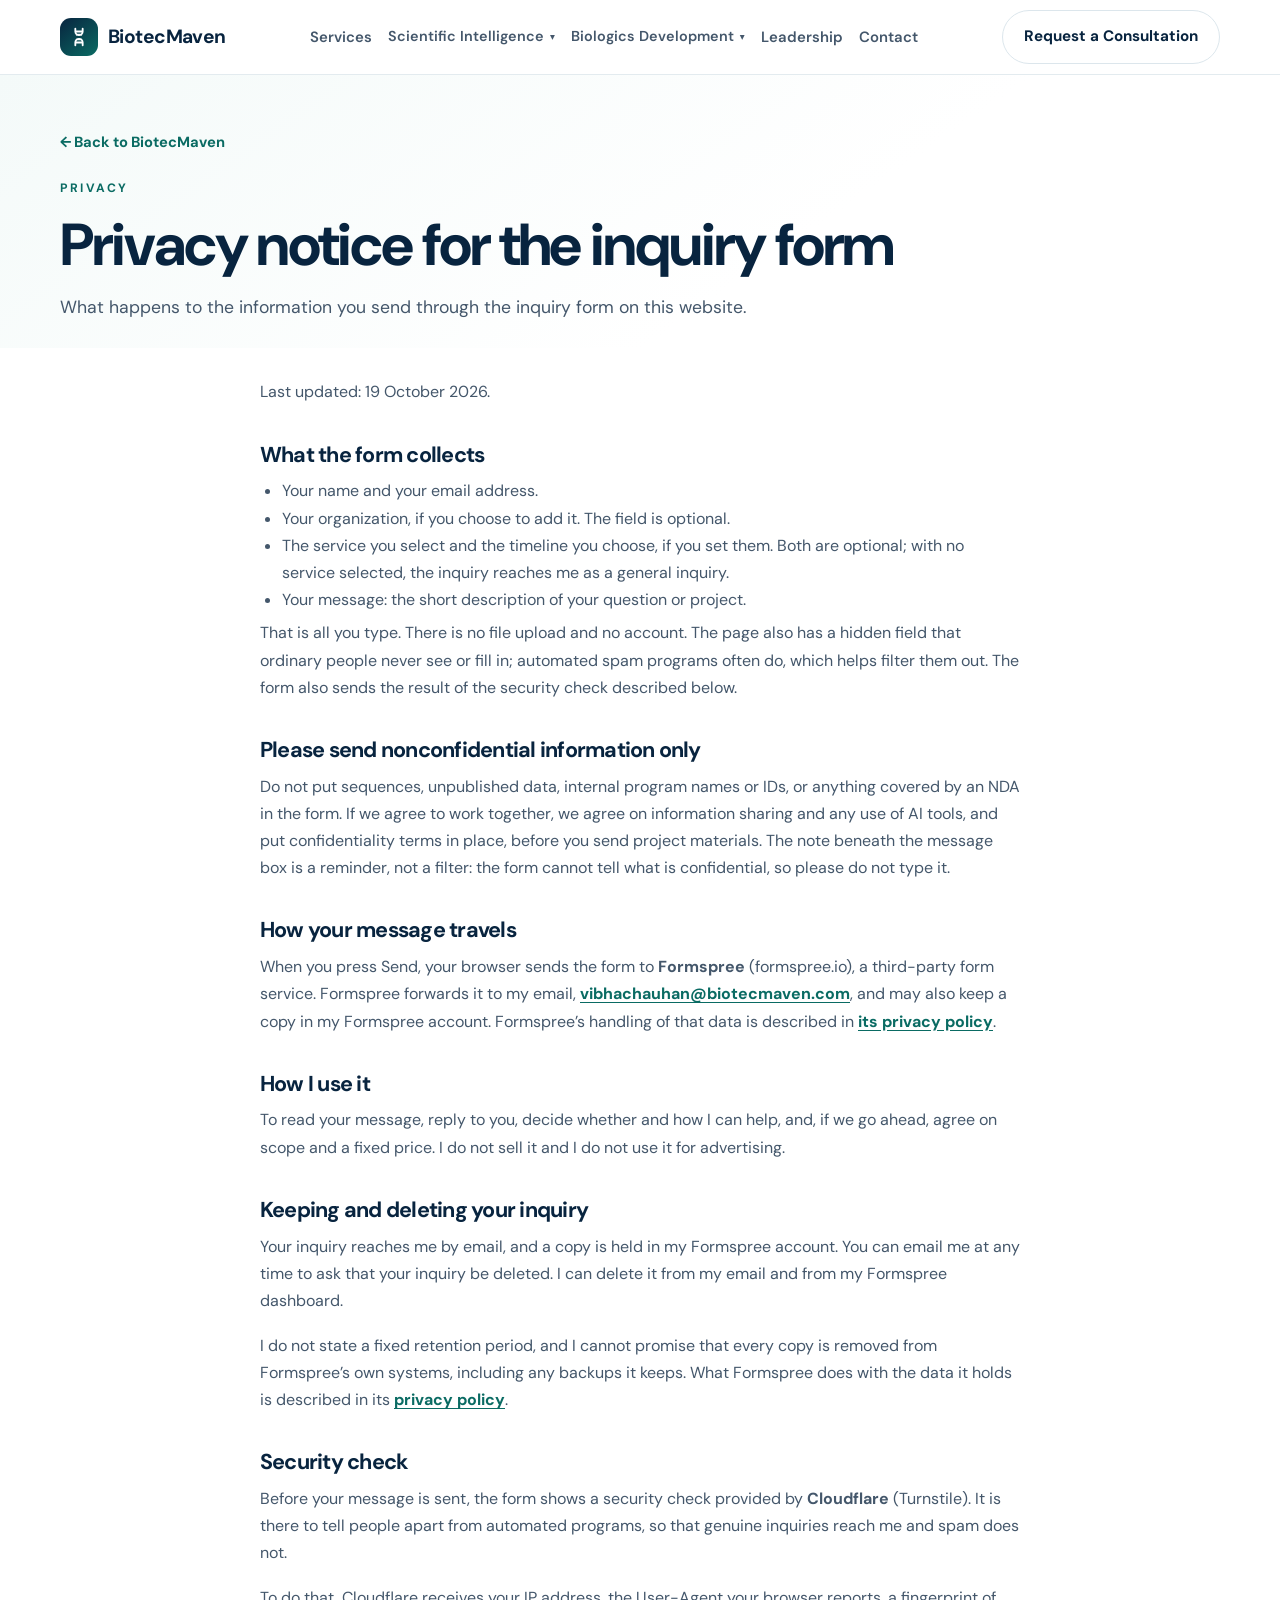
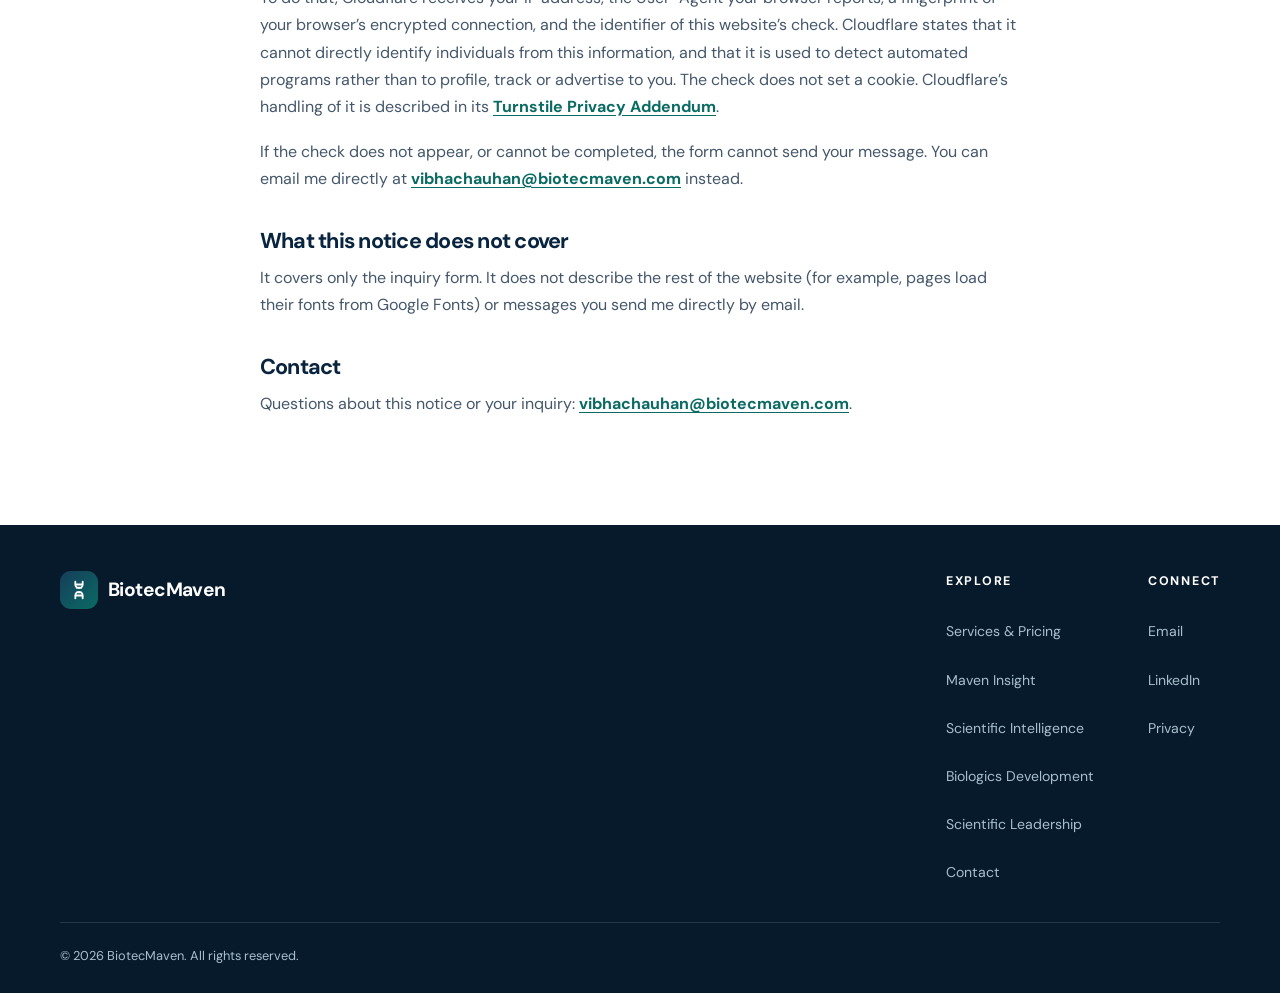
==== privacy.html @ 898c44a4 "BiotecMaven Phase 2 website release Homepage: service overview and two service areas, seven services" ====
<!DOCTYPE html>
<html lang="en">
<head>
  <meta charset="UTF-8" />
  <meta name="viewport" content="width=device-width, initial-scale=1" />
  <title>Privacy notice | BiotecMaven</title>
  <meta name="description" content="What the BiotecMaven inquiry form collects, how it is sent, and how to ask for your inquiry to be deleted." />
  <meta name="theme-color" content="#08243f" />
  <meta property="og:site_name" content="BiotecMaven" />
  <meta property="og:type" content="website" />
  <meta property="og:title" content="Privacy notice | BiotecMaven" />
  <meta property="og:description" content="What the BiotecMaven inquiry form collects, how it is sent, and how to ask for your inquiry to be deleted." />
  <meta property="og:url" content="https://biotecmaven.com/privacy.html" />
  <meta property="og:image" content="https://biotecmaven.com/assets/og-cover.png" />
  <meta property="og:image:width" content="1200" />
  <meta property="og:image:height" content="630" />
  <meta property="og:image:alt" content="BiotecMaven — from scientific question to clear next step." />
  <meta name="twitter:card" content="summary_large_image" />
  <meta name="twitter:image" content="https://biotecmaven.com/assets/og-cover.png" />
  <link rel="preconnect" href="https://fonts.googleapis.com" />
  <link rel="preconnect" href="https://fonts.gstatic.com" crossorigin />
  <link href="https://fonts.googleapis.com/css2?family=DM+Sans:wght@400;500;600;700&family=Fraunces:opsz,wght@9..144,600&display=swap" rel="stylesheet" />
  <link rel="stylesheet" href="assets/tokens.css" />
<style>
    :root{--navy:#08243f;--navy-2:#0d3658;--ink:#102235;--teal:#0e8f86;--warm-line:#e8dfd2;--teal-bright:#26b8a9;--mint:#e8f5f2;--paper:#faf7f2;--muted:#526579;--line:#dce6ec;--white:#fff;--max:1160px;--shadow:0 18px 50px -24px rgba(8,36,63,.36)}
    *{box-sizing:border-box}html{scroll-behavior:smooth;scroll-padding-top:76px}body{margin:0;color:var(--ink);font-family:"DM Sans",system-ui,sans-serif;font-size:16px;line-height:1.65;background:var(--white);-webkit-font-smoothing:antialiased}h1,h2,h3{margin:0;color:var(--navy);line-height:1.1;letter-spacing:-.035em}h1{font-size:clamp(2.55rem,6vw,5.2rem);max-width:12ch}h2{font-size:clamp(2rem,4vw,3.25rem)}h3{font-size:1.35rem}p{margin:0 0 1.1rem;color:var(--muted)}a{color:inherit;text-decoration:none}.wrap{width:min(var(--max),100% - 48px);margin:auto}.eyebrow{display:block;margin-bottom:14px;color:var(--teal);font-size:.76rem;font-weight:700;letter-spacing:.18em;text-transform:uppercase}.btn{display:inline-flex;align-items:center;justify-content:center;gap:9px;border-radius:999px;padding:13px 21px;border:1px solid transparent;font-weight:700;font-size:.95rem;transition:.2s ease}.btn-primary{background:var(--teal);color:#fff;box-shadow:0 10px 24px -12px rgba(14,143,134,.8)}.btn-primary:hover{background:#0a766f;transform:translateY(-2px)}.btn-outline{border-color:var(--line);color:var(--navy);background:#fff}.btn-outline:hover{border-color:var(--teal);color:var(--teal)}.btn-light{background:#fff;color:var(--navy)}.btn-light:hover{transform:translateY(-2px)}
    header{position:sticky;top:0;z-index:20;background:rgba(255,255,255,.9);backdrop-filter:blur(14px);border-bottom:1px solid rgba(220,230,236,.8)}.nav{height:74px;display:flex;align-items:center;justify-content:space-between;gap:24px}.brand{display:flex;align-items:center;gap:10px;color:var(--navy);font-weight:700;letter-spacing:-.03em;font-size:1.2rem}.logo{width:38px;height:38px;border-radius:11px;display:grid;place-items:center;color:#fff;background:linear-gradient(140deg,var(--navy),var(--teal))}.logo svg{width:22px}.nav-links{display:flex;align-items:center;gap:23px}.nav-links a{font-size:.9rem;color:var(--muted);font-weight:600}.nav-links a:hover{color:var(--navy)}.menu{display:none;border:0;background:none;color:var(--navy);font-size:1.7rem;cursor:pointer}.nav-cta{display:flex;align-items:center;gap:12px}
    footer{padding:46px 0 27px;background:#071a2c;color:#a9bfcd}.footer-top{display:flex;justify-content:space-between;gap:30px;flex-wrap:wrap;padding-bottom:29px;border-bottom:1px solid rgba(255,255,255,.12)}footer .brand{color:#fff}footer .logo{background:linear-gradient(135deg,#163d5b,var(--teal))}.footer-copy{max-width:350px;font-size:.9rem}.footer-links{display:flex;gap:52px}.footer-links h4{margin:0 0 12px;color:#fff;font-size:.78rem;letter-spacing:.14em;text-transform:uppercase}.footer-links a{display:block;margin:8px 0;font-size:.88rem}.footer-bottom{display:flex;justify-content:space-between;gap:16px;flex-wrap:wrap;padding-top:22px;font-size:.8rem}
    @media(max-width:940px){.nav-links{display:none;position:absolute;top:74px;left:0;right:0;padding:14px 24px 20px;background:#fff;border-bottom:1px solid var(--line);box-shadow:var(--shadow)}.nav-links.open{display:grid;gap:0}.nav-links a{padding:11px 0;border-bottom:1px solid var(--line)}.menu{display:block}.nav-cta .btn-outline{display:none}.hero-grid,.about,.execution,.contact,.modern-grid{grid-template-columns:1fr;gap:42px}.hero-panel{max-width:620px}.doors{grid-template-columns:1fr}.models{grid-template-columns:1fr 1fr}.expert{grid-template-columns:1fr}.initials{width:190px;height:190px;font-size:3.4rem}}
    @media(max-width:560px){.wrap{width:min(var(--max),100% - 32px)}section{padding:68px 0}.hero{padding:67px 0 60px}.hero h1{font-size:2.7rem}.proof{gap:15px}.proof strong{font-size:1.25rem}.band .wrap{align-items:flex-start}.band p{font-size:.95rem}.models{grid-template-columns:1fr}.footer-links{gap:25px}.footer-bottom{display:block}.footer-bottom span{display:block;margin-top:5px}}
    /* ---- Request page ---- */
    .req-hero{padding:54px 0 26px;background:linear-gradient(145deg,#f4faf9 0%,#fff 62%)}
    .req-hero h1{font-size:clamp(2.3rem,4.8vw,3.7rem);max-width:none}
    .req-hero p{max-width:60ch;margin:16px 0 0;font-size:1.1rem}
    .back{display:inline-block;margin-bottom:24px;color:var(--teal);font-weight:700;font-size:.92rem}
    .req{padding:30px 0 90px}
    .req-grid{display:grid;grid-template-columns:minmax(0,1.3fr) minmax(300px,.7fr);gap:48px;align-items:start}
    fieldset{border:0;margin:0 0 36px;padding:0;min-width:0}
    legend{display:flex;align-items:center;gap:12px;padding:0;margin-bottom:16px;color:var(--navy);font-weight:700;font-size:1.2rem;letter-spacing:-.02em}
    legend i{width:30px;height:30px;flex:0 0 auto;border-radius:50%;background:var(--mint);color:var(--teal);display:grid;place-items:center;font-style:normal;font-size:.9rem}
    .pick{display:grid;grid-template-columns:repeat(2,1fr);gap:10px}
    .pick label{display:block;cursor:pointer;position:relative}
    .pick input{position:absolute;opacity:0;pointer-events:none}
    .pick .opt{display:block;height:100%;padding:15px 16px;border:1.5px solid var(--line);border-radius:14px;background:#fff;transition:.15s ease}
    .pick .opt b{display:block;color:var(--navy);font-size:.98rem;line-height:1.25}
    .pick .opt span{display:block;margin-top:5px;color:var(--muted);font-size:.85rem}
    .pick label:hover .opt{border-color:#a9c6c4}
    .pick input:checked+.opt{border-color:var(--teal);background:var(--mint);box-shadow:0 0 0 3px rgba(14,143,134,.14)}
    .pick input:focus-visible+.opt{outline:2px solid var(--navy);outline-offset:2px}
    .field{margin-bottom:20px}
    .field>label{display:block;margin-bottom:5px;color:var(--navy);font-weight:700;font-size:.97rem}
    .field .opt-tag{font-weight:500;color:var(--muted)}
    .field .help{margin:0 0 8px;font-size:.87rem;line-height:1.5}
    input[type=text],input[type=email],textarea{width:100%;font:inherit;font-size:1rem;color:var(--ink);padding:13px 14px;border:1.5px solid #c3d1da;border-radius:12px;background:#fff;transition:.15s ease}
    textarea{min-height:132px;resize:vertical;line-height:1.55}
    input::placeholder,textarea::placeholder{color:#8496a4}
    input:focus,textarea:focus{outline:none;border-color:var(--teal);box-shadow:0 0 0 3px rgba(14,143,134,.16)}
    .count{margin-top:4px;text-align:right;font-size:.8rem;color:var(--muted)}
    .msg{display:none;margin:7px 0 0;font-size:.88rem;line-height:1.45;font-weight:600}
    .field.err input,.field.err textarea{border-color:#b3372f}
    .field.err .msg{display:block;color:#a12d26}
    .field.warn input,.field.warn textarea{border-color:#c47a0c;background:#fffaf0}
    .field.warn .msg{display:block;color:#8a5200}
    .row2{display:grid;grid-template-columns:1fr 1fr;gap:14px}
    .guard{margin:4px 0 4px;padding:20px 22px;border-radius:16px;background:var(--paper);border:1px solid var(--warm-line)}
    .guard h3{margin-bottom:12px;font-size:1.02rem;letter-spacing:-.01em}
    .guard ul{list-style:none;margin:0;padding:0;display:grid;gap:10px}
    .guard li{display:flex;gap:11px;align-items:flex-start;color:var(--muted);font-size:.92rem;line-height:1.5}
    .guard li:before{flex:0 0 auto;width:20px;height:20px;border-radius:50%;display:grid;place-items:center;font-size:.8rem;font-weight:700;margin-top:1px}
    .guard .yes:before{content:"\2713";background:var(--mint);color:var(--teal)}
    .guard .no:before{content:"\00d7";background:#fbe8e6;color:#a12d26;font-size:1rem}
    .guard li strong{color:var(--navy)}
    .guard p{margin:14px 0 0;padding-top:12px;border-top:1px solid var(--warm-line);font-size:.88rem}
    .guard a,.req-next a{color:var(--teal);font-weight:700}
    .consent{display:flex;gap:13px;align-items:flex-start;margin:6px 0 20px;padding:16px 18px;border:1.5px solid var(--line);border-radius:14px;cursor:pointer;color:var(--navy);font-size:.95rem;line-height:1.5}
    .consent input{flex:0 0 auto;width:20px;height:20px;margin:2px 0 0;accent-color:var(--teal)}
    .consent.err{border-color:#b3372f}
    .send{width:100%;padding:16px 22px;font-size:1.02rem;cursor:pointer}
    .send-note{margin:10px 0 0;text-align:center;font-size:.86rem}
    .send-note a{color:var(--teal);font-weight:700;text-decoration:underline;text-underline-offset:3px}
    .req-next{margin-top:38px;padding-top:30px;border-top:1px solid var(--line)}
    .req-next h2{font-size:1.25rem;letter-spacing:-.02em;margin-bottom:16px}
    .req-next ol{list-style:none;margin:0;padding:0;display:grid;gap:14px}
    .req-next li{display:grid;grid-template-columns:32px 1fr;gap:12px;align-items:start}
    .req-next li i{width:28px;height:28px;border-radius:50%;background:var(--mint);color:var(--teal);display:grid;place-items:center;font-style:normal;font-size:.85rem;font-weight:700}
    .req-next li b{display:block;color:var(--navy);font-size:.98rem}
    .req-next li span{color:var(--muted);font-size:.92rem;line-height:1.5}
    .fine{margin-top:22px;font-size:.84rem;line-height:1.55}
    .req-summary{position:sticky;top:96px;padding:28px;border-radius:22px;color:#fff;background:linear-gradient(160deg,var(--navy),#0c5260);box-shadow:var(--shadow)}
    .req-summary .eyebrow{color:var(--teal-bright);margin-bottom:8px}
    .req-summary h2{color:#fff;font-size:1.65rem;margin-bottom:10px}
    .req-summary .q{margin:0 0 18px;font:600 1.04rem/1.4 Fraunces,serif;color:#d4e6ee}
    .sum-more{border-top:1px solid rgba(255,255,255,.16)}
    .sum-more>summary{list-style:none;cursor:pointer;padding:12px 0;font-weight:700;font-size:.9rem;color:#fff}
    .sum-more>summary::-webkit-details-marker{display:none}
    .sum-more>summary:after{content:"+";float:right;color:var(--teal-bright)}
    .sum-more[open]>summary:after{content:"\2212"}
    .sum-more dl{margin:0 0 4px}
    .sum-more dt{margin-top:12px;font-size:.68rem;font-weight:700;letter-spacing:.14em;text-transform:uppercase;color:var(--teal-bright)}
    .sum-more dd{margin:4px 0 0;font-size:.93rem;line-height:1.5;color:#d3e4ec}
    .req-summary .sum-price{margin-top:14px;padding-top:16px;border-top:1px solid rgba(255,255,255,.16)}
    .sum-price small{display:block;font-size:.68rem;font-weight:700;letter-spacing:.14em;text-transform:uppercase;color:var(--teal-bright)}
    .sum-price strong{display:block;margin-top:3px;font-size:1.8rem;letter-spacing:-.035em;color:#fff;line-height:1.15}
    .sum-price strong em{font-style:normal;font-size:.95rem;font-weight:600;letter-spacing:0;color:#d3e4ec}
    .sum-price p{margin:6px 0 0;font-size:.86rem;color:#b9d0dc}
    .sent{display:none;padding:34px;border-radius:22px;background:var(--mint);border:1px solid #bfe0d9}
    .sent h2{font-size:1.9rem;margin-bottom:12px}
    .sent p{color:#3d5a5f}
    .sent .copybox{margin:18px 0;padding:16px 18px;border-radius:12px;background:#fff;border:1px solid #c9e2dc;font:.86rem/1.55 ui-monospace,Consolas,monospace;color:var(--ink);white-space:pre-wrap;overflow-wrap:anywhere}
    .sent .btn{margin-right:8px}
    body.is-sent .sent{display:block}
    body.is-sent #reqForm{display:none}
    .pick-group{margin:18px 0 8px;font-size:.72rem;font-weight:700;letter-spacing:.12em;text-transform:uppercase;color:var(--teal)}
    .pick-group:first-of-type{margin-top:4px}
    .hp{position:absolute;left:-9999px;width:1px;height:1px;overflow:hidden}
    .cfg-note{display:none;margin:0 0 14px;padding:12px 16px;border-radius:12px;background:#fffaf0;border:1px solid #ecd3a4;color:#6b4300!important;font-size:.9rem;line-height:1.5}
    .cfg-note.show{display:block}
    .form-error{display:none;margin:0 0 16px;padding:18px 20px;border-radius:16px;background:#fdf1f0;border:1.5px solid #e3b1ac}
    .form-error.show{display:block}
    .form-error h3{margin:0 0 6px;font-size:1.05rem;color:#8c2620}
    .form-error p{margin:0 0 12px;color:#5a3b38;font-size:.95rem;line-height:1.55}
    .fe-actions{display:flex;flex-wrap:wrap;gap:10px;margin:0 0 12px}
    .fe-actions .btn{padding:11px 18px;font-size:.92rem;cursor:pointer}
    .form-error .copybox{margin:0;padding:14px 16px;border-radius:12px;background:#fff;border:1px solid #ecc9c5;font:.84rem/1.55 ui-monospace,Consolas,monospace;color:var(--ink);white-space:pre-wrap;overflow-wrap:anywhere;max-height:220px;overflow:auto}
    .send[disabled]{opacity:.65;cursor:progress}
    .pick-hint{display:none;margin:0 0 18px;padding:12px 16px;border-radius:12px;background:var(--mint);color:var(--navy)!important;font-weight:600;font-size:.95rem}
    body.no-pick .pick-hint{display:block}
    body.no-pick .stage{opacity:.38;pointer-events:none;user-select:none}
    .scopeline{margin:6px 0 0;font-size:.95rem;color:#d3e4ec}.scopeline b{display:inline;font-size:1.5rem;letter-spacing:-.03em;color:#fff}
    .termline{margin:2px 0 0;font-size:.88rem;font-weight:600;color:#fff}
    .pend{margin:12px 0 0;padding:7px 11px;border-radius:8px;background:#fff1d6;border:1px solid #efc477;color:#7a4a06!important;font-size:.74rem;line-height:1.4;font-weight:700}
    .pend.chosen{background:#e8f5f2;border-color:#b9ded7;color:#0a6f68!important}
    @media(max-width:940px){.req-grid{grid-template-columns:1fr;gap:26px}.req-summary{position:static;order:-1;padding:22px}.pick{grid-template-columns:1fr}.pick .opt{display:flex;justify-content:space-between;align-items:baseline;gap:12px}.pick .opt span{margin:0;text-align:right;white-space:nowrap}}
    @media(max-width:560px){.req-hero{padding:40px 0 18px}.row2{grid-template-columns:1fr}.sent{padding:24px}}

    body.m-review [data-mode="advisory"]{display:none!important}
    body.m-advisory [data-mode="review"]{display:none!important}
    .switch{margin:14px 0 0;font-size:.9rem}.switch a{color:var(--teal);font-weight:700}
    .pick .opt span{font-size:.82rem}

    .prose{max-width:760px}
    .prose h2{margin:38px 0 10px;font-size:1.35rem}
    .prose p,.prose li{color:var(--muted);font-size:1rem;line-height:1.7}
    .prose ul{margin:0 0 6px;padding-left:22px}
    .prose a{color:var(--teal);font-weight:700;text-decoration:underline;text-underline-offset:3px}
    .confirm-flag{background:#fff3cd;border:1.5px dashed #c47a0c;border-radius:10px;padding:12px 16px;color:#5f3d00!important}
  
/* ---- contrast: teal is darkened for text use; artwork keeps its own color ---- */
:root{--teal:#0a6b63;--teal-bright:#1f9d90;--muted:#44576b}
.btn-primary{box-shadow:0 10px 24px -12px rgba(10,107,99,.75)}
.btn-primary:hover{background:#085a53}

/* ---- navigation matches the homepage: same labels, same 1080px break ---- */
.nav{gap:18px}
.nav-links{gap:16px}
.nav-links a{white-space:nowrap;font-size:.93rem}
.footer-links{gap:54px}
.footer-links>div{display:flex;flex-direction:column;gap:9px}
@media(max-width:1180px){.nav-links a{font-size:.88rem}.nav-links{gap:12px}}
@media(max-width:1080px){
  .nav-links{display:none;position:absolute;top:74px;left:0;right:0;padding:10px 24px 18px;
    background:#fff;border-bottom:1px solid var(--line);box-shadow:var(--shadow);z-index:30}
  .nav-links.open{display:grid;gap:0;grid-template-columns:1fr}
  .nav-links a{padding:13px 2px;border-bottom:1px solid var(--line);font-size:1rem;white-space:normal}
  .nav-links a:last-child{border-bottom:0}
  .menu{display:block}
  .nav-cta .btn-outline{display:none}
}
@media(max-width:700px){.footer-links{gap:30px}}

/* ---------- header: category dropdowns ---------- */
.nav-drop{position:relative;display:flex;align-items:center}
.nav-drop-btn{display:inline-flex;align-items:center;gap:6px;border:0;background:none;padding:0;
  font:inherit;font-size:.9rem;font-weight:600;color:var(--muted);cursor:pointer;white-space:nowrap}
.nav-drop-btn:hover,.nav-drop.is-open>.nav-drop-btn{color:var(--navy)}
.nav-drop-btn:focus-visible{outline:3px solid var(--primary);outline-offset:4px;border-radius:4px}
.nav-caret{font-size:.68em;line-height:1;transition:transform .15s ease}
.nav-drop.is-open .nav-caret{transform:rotate(180deg)}
.nav-drop-menu{display:none;position:absolute;top:calc(100% + 16px);left:-14px;z-index:40;
  min-width:336px;padding:8px;background:#fff;border:1px solid var(--line);border-radius:15px;
  box-shadow:var(--shadow)}
.nav-drop.is-open>.nav-drop-menu{display:block}
.nav-drop-menu a{display:block;padding:10px 12px;border-radius:10px;text-decoration:none}
.nav-drop-menu a strong{display:block;font-size:.92rem;font-weight:700;color:var(--primary);letter-spacing:-.01em}
.nav-drop-menu a span{display:block;margin-top:2px;font-size:.8rem;line-height:1.4;color:var(--muted)}
.nav-drop-menu a:hover,.nav-drop-menu a:focus-visible{background:var(--ice)}
.nav-drop-menu a:focus-visible{outline:3px solid var(--primary);outline-offset:-3px}
@media(hover:hover) and (min-width:1081px){
  /* a hover bridge, so the pointer can cross the gap to the panel */
  .nav-drop:after{content:"";position:absolute;left:0;right:0;top:100%;height:18px}
  .nav-drop:hover>.nav-drop-menu{display:block}
}
@media(max-width:1080px){
  /* inside the burger panel the groups expand in place, not on hover */
  .nav-drop{display:block;border-bottom:1px solid var(--line)}
  .nav-drop-btn{width:100%;justify-content:space-between;padding:13px 2px;font-size:1rem}
  .nav-drop-menu{display:none;position:static;min-width:0;padding:0 0 10px;
    border:0;border-radius:0;box-shadow:none;background:none}
  .nav-drop-menu a{padding:9px 0 9px 15px;border-bottom:0}
  .nav-drop-menu a strong{font-size:.95rem}
  .nav-drop:after{display:none}
}
@media(prefers-reduced-motion:reduce){.nav-caret{transition:none}}
  </style>
</head>
<body id="top">
  <header><div class="wrap nav">
    <a class="brand" href="index.html" aria-label="BiotecMaven home"><span class="logo" aria-hidden="true"><svg viewBox="0 0 24 24" fill="none" stroke="currentColor" stroke-width="2" stroke-linecap="round"><path d="M8 3v3a4 4 0 0 0 8 0V3M8 21v-3a4 4 0 0 1 8 0v3M8 6h8M8 18h8M9.5 9.5h5M9.5 14.5h5"/></svg></span>BiotecMaven</a>
    <nav class="nav-links" id="navLinks" aria-label="Main"><a href="index.html#services">Services</a><div class="nav-drop" data-drop="si"><button type="button" class="nav-drop-btn" id="ddb-si" aria-expanded="false" aria-haspopup="true" aria-controls="dd-si">Scientific Intelligence<span class="nav-caret" aria-hidden="true">&#9662;</span></button><div class="nav-drop-menu" id="dd-si" aria-labelledby="ddb-si"><a href="index.html#insight"><strong>Maven Insight</strong><span>Scientific due diligence &amp; investment intelligence</span></a><a href="index.html#reviews"><strong>Maven Reviews</strong><span>Scientific landscape and research reports</span></a><a href="index.html#verify"><strong>Maven Verify</strong><span>Independent scientific claim and report review</span></a><a href="index.html#watch"><strong>Maven Watch</strong><span>Ongoing scientific and competitive monitoring</span></a></div></div><div class="nav-drop" data-drop="bd"><button type="button" class="nav-drop-btn" id="ddb-bd" aria-expanded="false" aria-haspopup="true" aria-controls="dd-bd">Biologics Development<span class="nav-caret" aria-hidden="true">&#9662;</span></button><div class="nav-drop-menu" id="dd-bd" aria-labelledby="ddb-bd"><a href="index.html#design"><strong>Maven Design</strong><span>Biologic design and CRO planning</span></a><a href="index.html#forge"><strong>Maven Forge</strong><span>Mammalian protein expression, CHO cell-line development and early CMC</span></a><a href="index.html#second-life"><strong>Second Life</strong><span>Reassessment of shelved biologics programs</span></a></div></div><a href="index.html#expert">Leadership</a><a href="index.html#contact">Contact</a></nav>
    <div class="nav-cta"><a class="btn btn-outline" data-cta="nav" href="index.html#contact">Request a Consultation</a><button class="menu" id="menuBtn" aria-label="Open navigation">☰</button></div>
  </div></header>
  <main>
    <section class="req-hero"><div class="wrap">
      <a class="back" href="index.html#contact">&larr; Back to BiotecMaven</a>
      <span class="eyebrow">Privacy</span>
      <h1>Privacy notice for the inquiry form</h1>
      <p>What happens to the information you send through the inquiry form on this website.</p>
    </div></section>
    <section class="req"><div class="wrap prose">
      <p class="meta">Last updated: 19 October 2026.</p>

      <h2>What the form collects</h2>
      <ul>
        <li>Your name and your email address.</li>
        <li>Your organization, if you choose to add it. The field is optional.</li>
        <li>The service you select and the timeline you choose, if you set them. Both are optional; with no service selected, the inquiry reaches me as a general inquiry.</li>
        <li>Your message: the short description of your question or project.</li>
      </ul>
      <p>That is all you type. There is no file upload and no account. The page also has a hidden field that ordinary people never see or fill in; automated spam programs often do, which helps filter them out. The form also sends the result of the security check described below.</p>

      <h2>Please send nonconfidential information only</h2>
      <p>Do not put sequences, unpublished data, internal program names or IDs, or anything covered by an NDA in the form. If we agree to work together, we agree on information sharing and any use of AI tools, and put confidentiality terms in place, before you send project materials. The note beneath the message box is a reminder, not a filter: the form cannot tell what is confidential, so please do not type it.</p>

      <h2>How your message travels</h2>
      <p>When you press Send, your browser sends the form to <strong>Formspree</strong> (formspree.io), a third-party form service. Formspree forwards it to my email, <a href="mailto:vibhachauhan@biotecmaven.com">vibhachauhan@biotecmaven.com</a>, and may also keep a copy in my Formspree account. Formspree&rsquo;s handling of that data is described in <a href="https://formspree.io/legal/privacy-policy" target="_blank" rel="noopener">its privacy policy</a>.</p>

      <h2>How I use it</h2>
      <p>To read your message, reply to you, decide whether and how I can help, and, if we go ahead, agree on scope and a fixed price. I do not sell it and I do not use it for advertising.</p>

      <h2>Keeping and deleting your inquiry</h2>
      <p>Your inquiry reaches me by email, and a copy is held in my Formspree account. You can email me at any time to ask that your inquiry be deleted. I can delete it from my email and from my Formspree dashboard.</p>
      <p>I do not state a fixed retention period, and I cannot promise that every copy is removed from Formspree&rsquo;s own systems, including any backups it keeps. What Formspree does with the data it holds is described in its <a href="https://formspree.io/legal/privacy-policy" target="_blank" rel="noopener">privacy policy</a>.</p>

      <h2>Security check</h2>
      <p>Before your message is sent, the form shows a security check provided by <strong>Cloudflare</strong> (Turnstile). It is there to tell people apart from automated programs, so that genuine inquiries reach me and spam does not.</p>
      <p>To do that, Cloudflare receives your IP address, the User-Agent your browser reports, a fingerprint of your browser&rsquo;s encrypted connection, and the identifier of this website&rsquo;s check. Cloudflare states that it cannot directly identify individuals from this information, and that it is used to detect automated programs rather than to profile, track or advertise to you. The check does not set a cookie. Cloudflare&rsquo;s handling of it is described in its <a href="https://www.cloudflare.com/turnstile-privacy-policy" target="_blank" rel="noopener">Turnstile Privacy Addendum</a>.</p>
      <p>If the check does not appear, or cannot be completed, the form cannot send your message. You can email me directly at <a href="mailto:vibhachauhan@biotecmaven.com">vibhachauhan@biotecmaven.com</a> instead.</p>

      <h2>What this notice does not cover</h2>
      <p>It covers only the inquiry form. It does not describe the rest of the website (for example, pages load their fonts from Google Fonts) or messages you send me directly by email.</p>

      <h2>Contact</h2>
      <p>Questions about this notice or your inquiry: <a href="mailto:vibhachauhan@biotecmaven.com">vibhachauhan@biotecmaven.com</a>.</p>
    </div></section>
  </main>
  <footer><div class="wrap"><div class="footer-top"><div><a class="brand" href="index.html"><span class="logo" aria-hidden="true"><svg viewBox="0 0 24 24" fill="none" stroke="currentColor" stroke-width="2" stroke-linecap="round"><path d="M8 3v3a4 4 0 0 0 8 0V3M8 21v-3a4 4 0 0 1 8 0v3M8 6h8M8 18h8M9.5 9.5h5M9.5 14.5h5"/></svg></span>BiotecMaven</a></div><div class="footer-links"><div><h4>Explore</h4><a href="index.html#services">Services &amp; Pricing</a><a href="index.html#insight">Maven Insight</a><a href="index.html#intelligence">Scientific Intelligence</a><a href="index.html#development">Biologics Development</a><a href="index.html#expert">Scientific Leadership</a><a href="index.html#contact">Contact</a></div><div><h4>Connect</h4><a href="mailto:vibhachauhan@biotecmaven.com">Email</a><a href="https://www.linkedin.com/in/vibhachauhan/" target="_blank" rel="noopener">LinkedIn</a><a href="privacy.html">Privacy</a></div></div></div><div class="footer-bottom"><span>© 2026 BiotecMaven. All rights reserved.</span></div></div></footer>
  <script>(function(){var b=document.getElementById('menuBtn'),n=document.getElementById('navLinks');b.addEventListener('click',function(){n.classList.toggle('open')});n.querySelectorAll('a').forEach(function(a){a.addEventListener('click',function(){n.classList.remove('open')})});})();</script>
<script>
(function(){
  var drops=[].slice.call(document.querySelectorAll('.nav-drop'));
  if(!drops.length)return;
  function shut(d){
    d.classList.remove('is-open');
    var b=d.querySelector('.nav-drop-btn');
    if(b)b.setAttribute('aria-expanded','false');
  }
  function shutAll(except){drops.forEach(function(d){if(d!==except)shut(d);});}
  drops.forEach(function(d){
    var btn=d.querySelector('.nav-drop-btn');
    if(!btn)return;
    // A button, so Enter and Space already activate it. One group open at a time.
    btn.addEventListener('click',function(){
      var wasOpen=d.classList.contains('is-open');
      shutAll(d);
      if(wasOpen){shut(d);}
      else{d.classList.add('is-open');btn.setAttribute('aria-expanded','true');}
    });
    d.addEventListener('keydown',function(e){
      if(e.key==='Escape'||e.key==='Esc'){shut(d);btn.focus();}
    });
    [].slice.call(d.querySelectorAll('.nav-drop-menu a')).forEach(function(a){
      a.addEventListener('click',function(){shut(d);});
    });
  });
  document.addEventListener('click',function(e){
    if(!e.target||!e.target.closest||!e.target.closest('.nav-drop'))shutAll(null);
  });
  document.addEventListener('focusin',function(e){
    if(!e.target||!e.target.closest||!e.target.closest('.nav-drop'))shutAll(null);
  });
})();
</script>
</body>
</html>
---- assets/tokens.css ----
/* Generated by build_svg_system.py from tokens.json. Do not edit by hand. */
:root{
  --amber-500: #f3c969;
  --amber-700: #b07d2b;
  --ink: #10242b;
  --line: #d7e0e6;
  --muted: #5b6f78;
  --navy-500: #2b6e88;
  --navy-600: #1a5070;
  --navy-700: #123d55;
  --navy-800: #0f2f44;
  --navy-900: #0b2233;
  --olive-500: #6a8f3c;
  --paper: #ffffff;
  --paper-alt: #f7f9fb;
  --rust-500: #d98f5a;
  --teal-100: #e6f4f1;
  --teal-400: #26b8a9;
  --teal-500: #17a89c;
  --teal-600: #0e8f86;
  --teal-700: #0a6f68;

  /* scientific meaning — one job each, never decorative */
  --sem-epitope: #e8465f;        /* epitope, liability, or the point of intervention */
  --sem-epitope-dark: #ff6b81;
  --sem-evidence: #00b8cc;        /* evidence, and the active decision path */
  --sem-evidence-dark: #2ee0f2;
  --sem-expression: #2f9e44;        /* expression, progression, acceptable outcome */
  --sem-expression-dark: #51cf66;
  --sem-linker: #d98a14;        /* linker, hinge, uncertainty, decision threshold */
  --sem-linker-dark: #f0a830;
  --sem-payload: #7c5cd6;        /* payload, mask, or an added functional domain */
  --sem-payload-dark: #a98bf0;

  --font-serif: 'Fraunces', Georgia, serif;
  --font-display: 'Space Grotesk', 'DM Sans', 'Segoe UI', system-ui, sans-serif;
  --font-sans: 'DM Sans', 'Segoe UI', system-ui, -apple-system, sans-serif;
}

/* What the field has already tried, and what it left unsolved. */
[data-subject="competitive-intelligence"]{
  --s-surface: #f5f7fa;
  --s-surface-alt: #e8edf3;
  --s-ink: #12262e;
  --s-line: #ccd6e0;
  --s-primary: #1a5070;
  --s-secondary: #5b7391;
  --s-focal: #d98a14;
}

/* What will fail at the bench, and which liabilities matter. */
[data-subject="developability"]{
  --s-surface: #faf7f2;
  --s-surface-alt: #f2ebe0;
  --s-ink: #2a2419;
  --s-line: #e2d6c2;
  --s-primary: #8a6a2e;
  --s-secondary: #d98a14;
  --s-focal: #e8465f;
}

/* Expression, purification, analytics and delivered material. */
[data-subject="expression-execution"]{
  --s-surface: #f4f8fc;
  --s-surface-alt: #e6eff8;
  --s-ink: #0f2733;
  --s-line: #c9dcec;
  --s-primary: #1668a8;
  --s-secondary: #2f9e44;
  --s-focal: #00b8cc;
}

/* Modality, architecture and the construct itself. */
[data-subject="molecule-construct"]{
  --s-surface: #f3f8fa;
  --s-surface-alt: #e6f1f5;
  --s-ink: #0f2b34;
  --s-line: #c8dde5;
  --s-primary: #0a7d74;
  --s-secondary: #1668a8;
  --s-focal: #7c5cd6;
}

/* Structure, interface and epitope choice. */
[data-subject="structure-epitope"]{
  --s-surface: #f2f8fb;
  --s-surface-alt: #e2f0f7;
  --s-ink: #0d2b3a;
  --s-line: #c2dced;
  --s-primary: #1668a8;
  --s-secondary: #00b8cc;
  --s-focal: #e8465f;
}

/* Cell and tissue biology: what the target is and where it sits. */
[data-subject="target-biology"]{
  --s-surface: #f2f8f4;
  --s-surface-alt: #e4f0e8;
  --s-ink: #12312a;
  --s-line: #c9ddd0;
  --s-primary: #2f7d5f;
  --s-secondary: #17a89c;
  --s-focal: #e8465f;
}
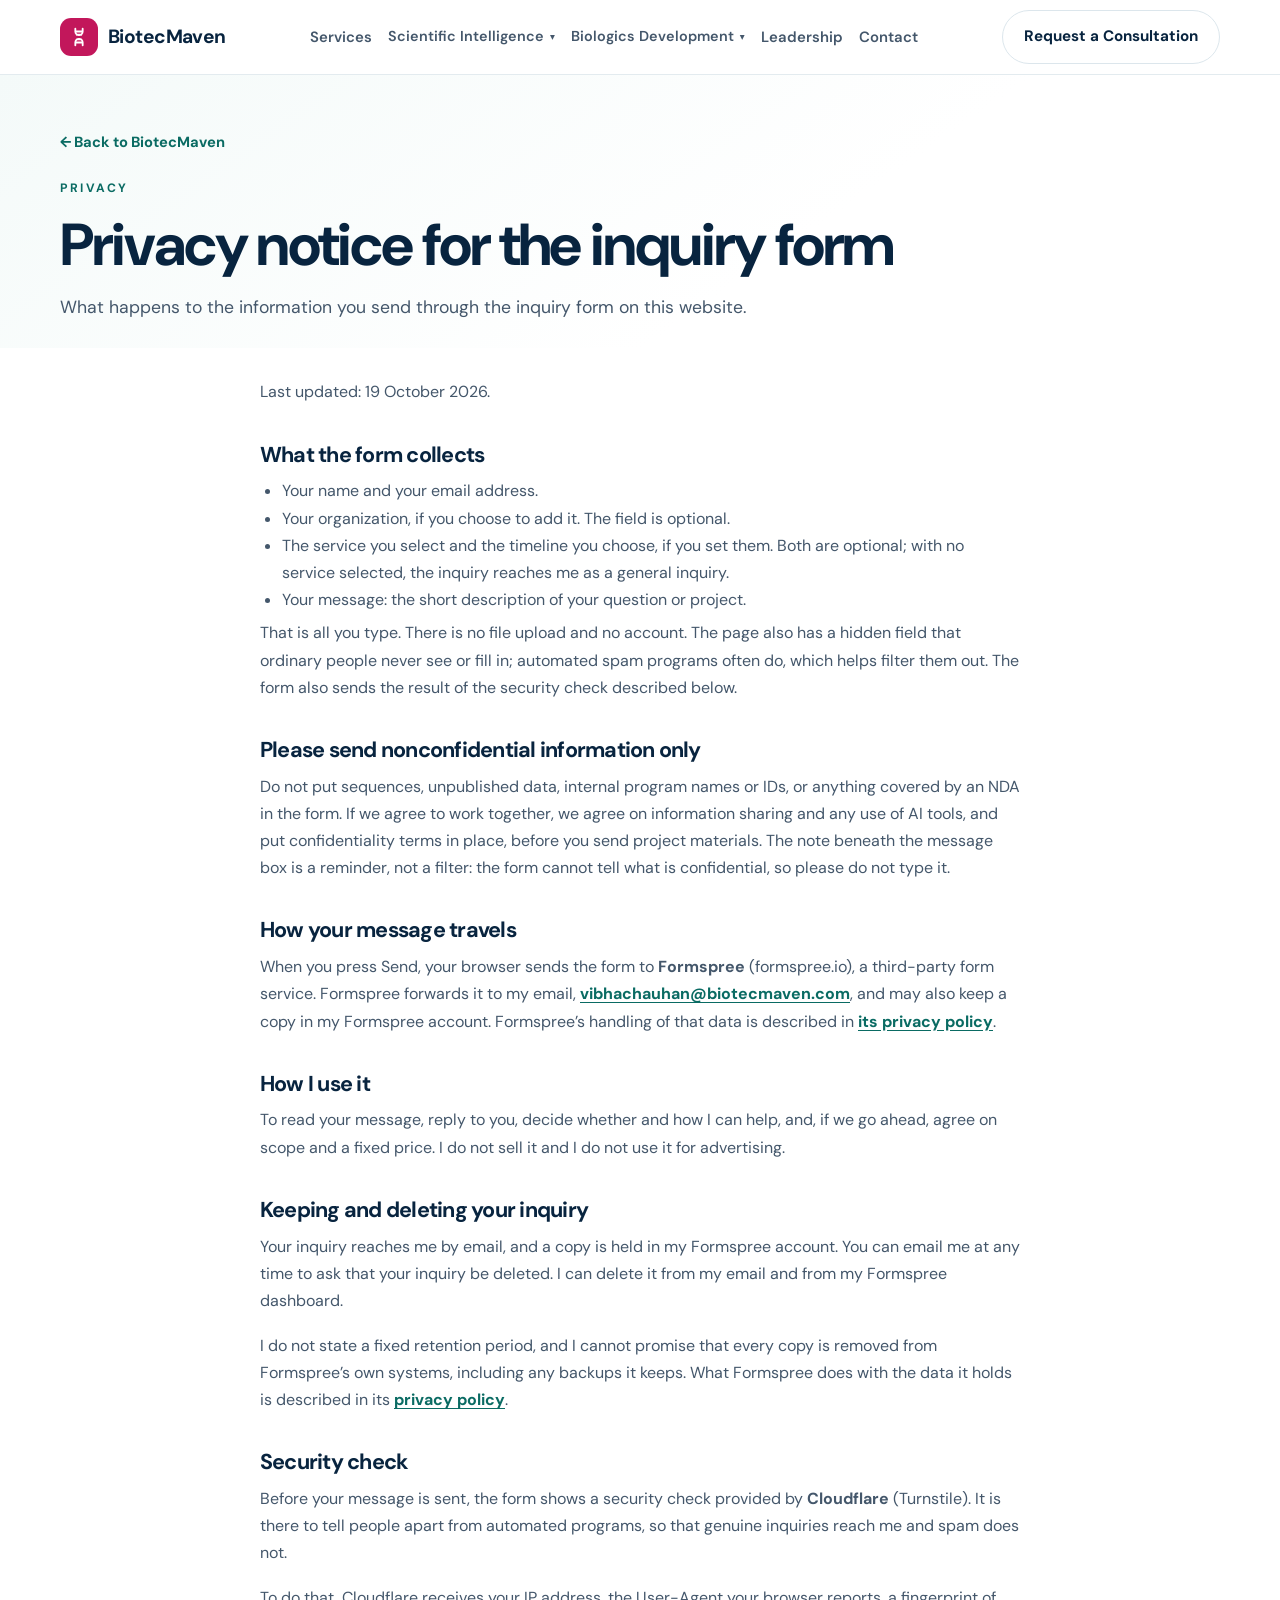
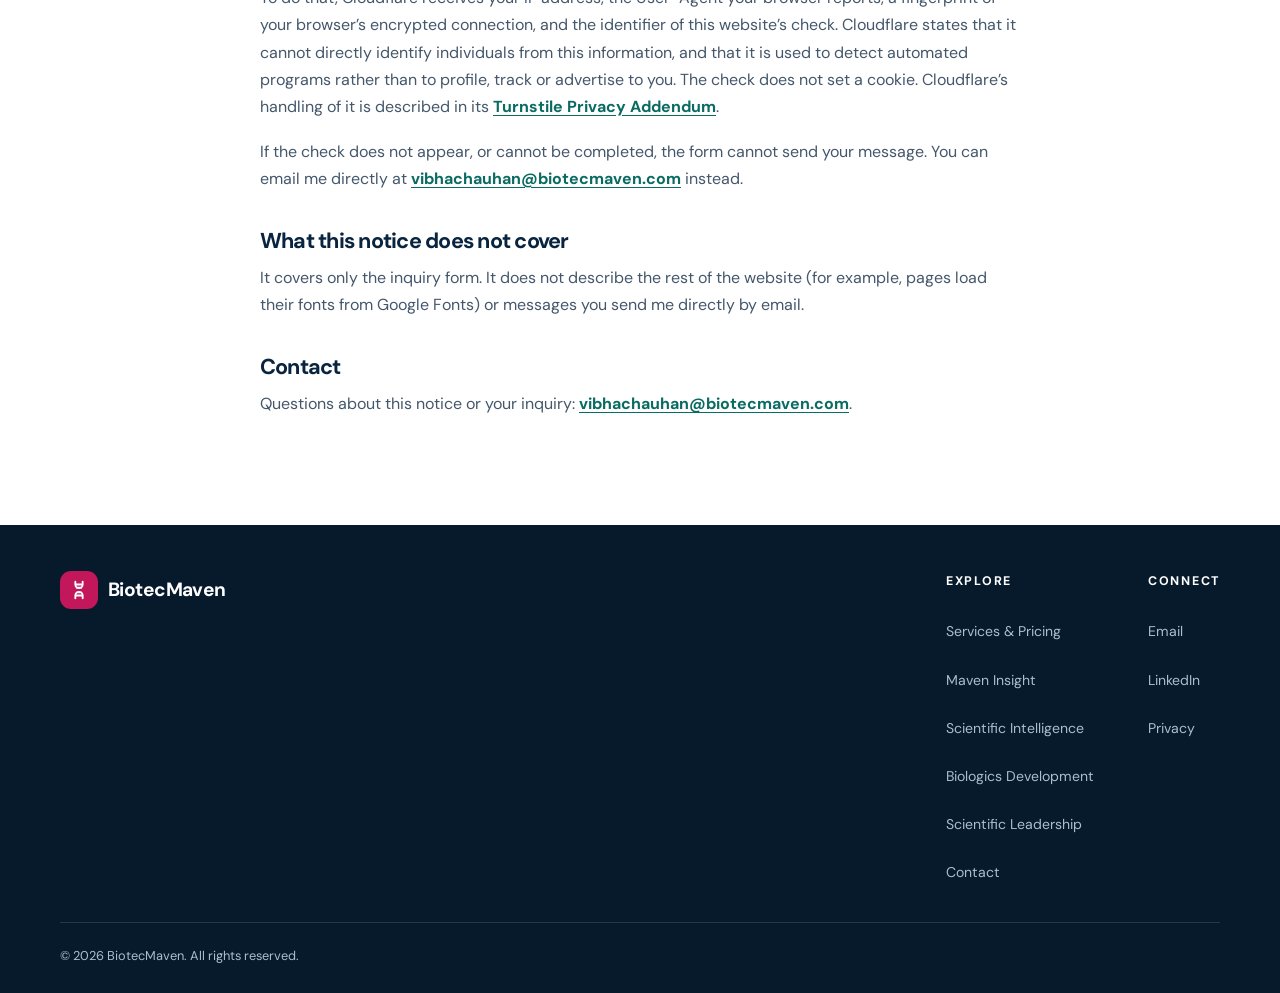
==== commit 096d2a86: "Recolour the brand mark to #C2175B The site logo is not an image: it is a `.logo` tile carrying the " ====
--- a/privacy.html
+++ b/privacy.html
@@ -21,11 +21,14 @@
   <link rel="preconnect" href="https://fonts.gstatic.com" crossorigin />
   <link href="https://fonts.googleapis.com/css2?family=DM+Sans:wght@400;500;600;700&family=Fraunces:opsz,wght@9..144,600&display=swap" rel="stylesheet" />
   <link rel="stylesheet" href="assets/tokens.css" />
+  <link rel="icon" href="favicon.ico?v=3" sizes="32x32" />
+  <link rel="icon" href="assets/favicon.svg?v=3" type="image/svg+xml" />
+  <link rel="apple-touch-icon" href="assets/apple-touch-icon.png?v=3" />
 <style>
     :root{--navy:#08243f;--navy-2:#0d3658;--ink:#102235;--teal:#0e8f86;--warm-line:#e8dfd2;--teal-bright:#26b8a9;--mint:#e8f5f2;--paper:#faf7f2;--muted:#526579;--line:#dce6ec;--white:#fff;--max:1160px;--shadow:0 18px 50px -24px rgba(8,36,63,.36)}
     *{box-sizing:border-box}html{scroll-behavior:smooth;scroll-padding-top:76px}body{margin:0;color:var(--ink);font-family:"DM Sans",system-ui,sans-serif;font-size:16px;line-height:1.65;background:var(--white);-webkit-font-smoothing:antialiased}h1,h2,h3{margin:0;color:var(--navy);line-height:1.1;letter-spacing:-.035em}h1{font-size:clamp(2.55rem,6vw,5.2rem);max-width:12ch}h2{font-size:clamp(2rem,4vw,3.25rem)}h3{font-size:1.35rem}p{margin:0 0 1.1rem;color:var(--muted)}a{color:inherit;text-decoration:none}.wrap{width:min(var(--max),100% - 48px);margin:auto}.eyebrow{display:block;margin-bottom:14px;color:var(--teal);font-size:.76rem;font-weight:700;letter-spacing:.18em;text-transform:uppercase}.btn{display:inline-flex;align-items:center;justify-content:center;gap:9px;border-radius:999px;padding:13px 21px;border:1px solid transparent;font-weight:700;font-size:.95rem;transition:.2s ease}.btn-primary{background:var(--teal);color:#fff;box-shadow:0 10px 24px -12px rgba(14,143,134,.8)}.btn-primary:hover{background:#0a766f;transform:translateY(-2px)}.btn-outline{border-color:var(--line);color:var(--navy);background:#fff}.btn-outline:hover{border-color:var(--teal);color:var(--teal)}.btn-light{background:#fff;color:var(--navy)}.btn-light:hover{transform:translateY(-2px)}
-    header{position:sticky;top:0;z-index:20;background:rgba(255,255,255,.9);backdrop-filter:blur(14px);border-bottom:1px solid rgba(220,230,236,.8)}.nav{height:74px;display:flex;align-items:center;justify-content:space-between;gap:24px}.brand{display:flex;align-items:center;gap:10px;color:var(--navy);font-weight:700;letter-spacing:-.03em;font-size:1.2rem}.logo{width:38px;height:38px;border-radius:11px;display:grid;place-items:center;color:#fff;background:linear-gradient(140deg,var(--navy),var(--teal))}.logo svg{width:22px}.nav-links{display:flex;align-items:center;gap:23px}.nav-links a{font-size:.9rem;color:var(--muted);font-weight:600}.nav-links a:hover{color:var(--navy)}.menu{display:none;border:0;background:none;color:var(--navy);font-size:1.7rem;cursor:pointer}.nav-cta{display:flex;align-items:center;gap:12px}
-    footer{padding:46px 0 27px;background:#071a2c;color:#a9bfcd}.footer-top{display:flex;justify-content:space-between;gap:30px;flex-wrap:wrap;padding-bottom:29px;border-bottom:1px solid rgba(255,255,255,.12)}footer .brand{color:#fff}footer .logo{background:linear-gradient(135deg,#163d5b,var(--teal))}.footer-copy{max-width:350px;font-size:.9rem}.footer-links{display:flex;gap:52px}.footer-links h4{margin:0 0 12px;color:#fff;font-size:.78rem;letter-spacing:.14em;text-transform:uppercase}.footer-links a{display:block;margin:8px 0;font-size:.88rem}.footer-bottom{display:flex;justify-content:space-between;gap:16px;flex-wrap:wrap;padding-top:22px;font-size:.8rem}
+    header{position:sticky;top:0;z-index:20;background:rgba(255,255,255,.9);backdrop-filter:blur(14px);border-bottom:1px solid rgba(220,230,236,.8)}.nav{height:74px;display:flex;align-items:center;justify-content:space-between;gap:24px}.brand{display:flex;align-items:center;gap:10px;color:var(--navy);font-weight:700;letter-spacing:-.03em;font-size:1.2rem}.logo{width:38px;height:38px;border-radius:11px;display:grid;place-items:center;color:#fff;background:#C2175B}.logo svg{width:22px}.nav-links{display:flex;align-items:center;gap:23px}.nav-links a{font-size:.9rem;color:var(--muted);font-weight:600}.nav-links a:hover{color:var(--navy)}.menu{display:none;border:0;background:none;color:var(--navy);font-size:1.7rem;cursor:pointer}.nav-cta{display:flex;align-items:center;gap:12px}
+    footer{padding:46px 0 27px;background:#071a2c;color:#a9bfcd}.footer-top{display:flex;justify-content:space-between;gap:30px;flex-wrap:wrap;padding-bottom:29px;border-bottom:1px solid rgba(255,255,255,.12)}footer .brand{color:#fff}footer .logo{background:#C2175B}.footer-copy{max-width:350px;font-size:.9rem}.footer-links{display:flex;gap:52px}.footer-links h4{margin:0 0 12px;color:#fff;font-size:.78rem;letter-spacing:.14em;text-transform:uppercase}.footer-links a{display:block;margin:8px 0;font-size:.88rem}.footer-bottom{display:flex;justify-content:space-between;gap:16px;flex-wrap:wrap;padding-top:22px;font-size:.8rem}
     @media(max-width:940px){.nav-links{display:none;position:absolute;top:74px;left:0;right:0;padding:14px 24px 20px;background:#fff;border-bottom:1px solid var(--line);box-shadow:var(--shadow)}.nav-links.open{display:grid;gap:0}.nav-links a{padding:11px 0;border-bottom:1px solid var(--line)}.menu{display:block}.nav-cta .btn-outline{display:none}.hero-grid,.about,.execution,.contact,.modern-grid{grid-template-columns:1fr;gap:42px}.hero-panel{max-width:620px}.doors{grid-template-columns:1fr}.models{grid-template-columns:1fr 1fr}.expert{grid-template-columns:1fr}.initials{width:190px;height:190px;font-size:3.4rem}}
     @media(max-width:560px){.wrap{width:min(var(--max),100% - 32px)}section{padding:68px 0}.hero{padding:67px 0 60px}.hero h1{font-size:2.7rem}.proof{gap:15px}.proof strong{font-size:1.25rem}.band .wrap{align-items:flex-start}.band p{font-size:.95rem}.models{grid-template-columns:1fr}.footer-links{gap:25px}.footer-bottom{display:block}.footer-bottom span{display:block;margin-top:5px}}
     /* ---- Request page ---- */
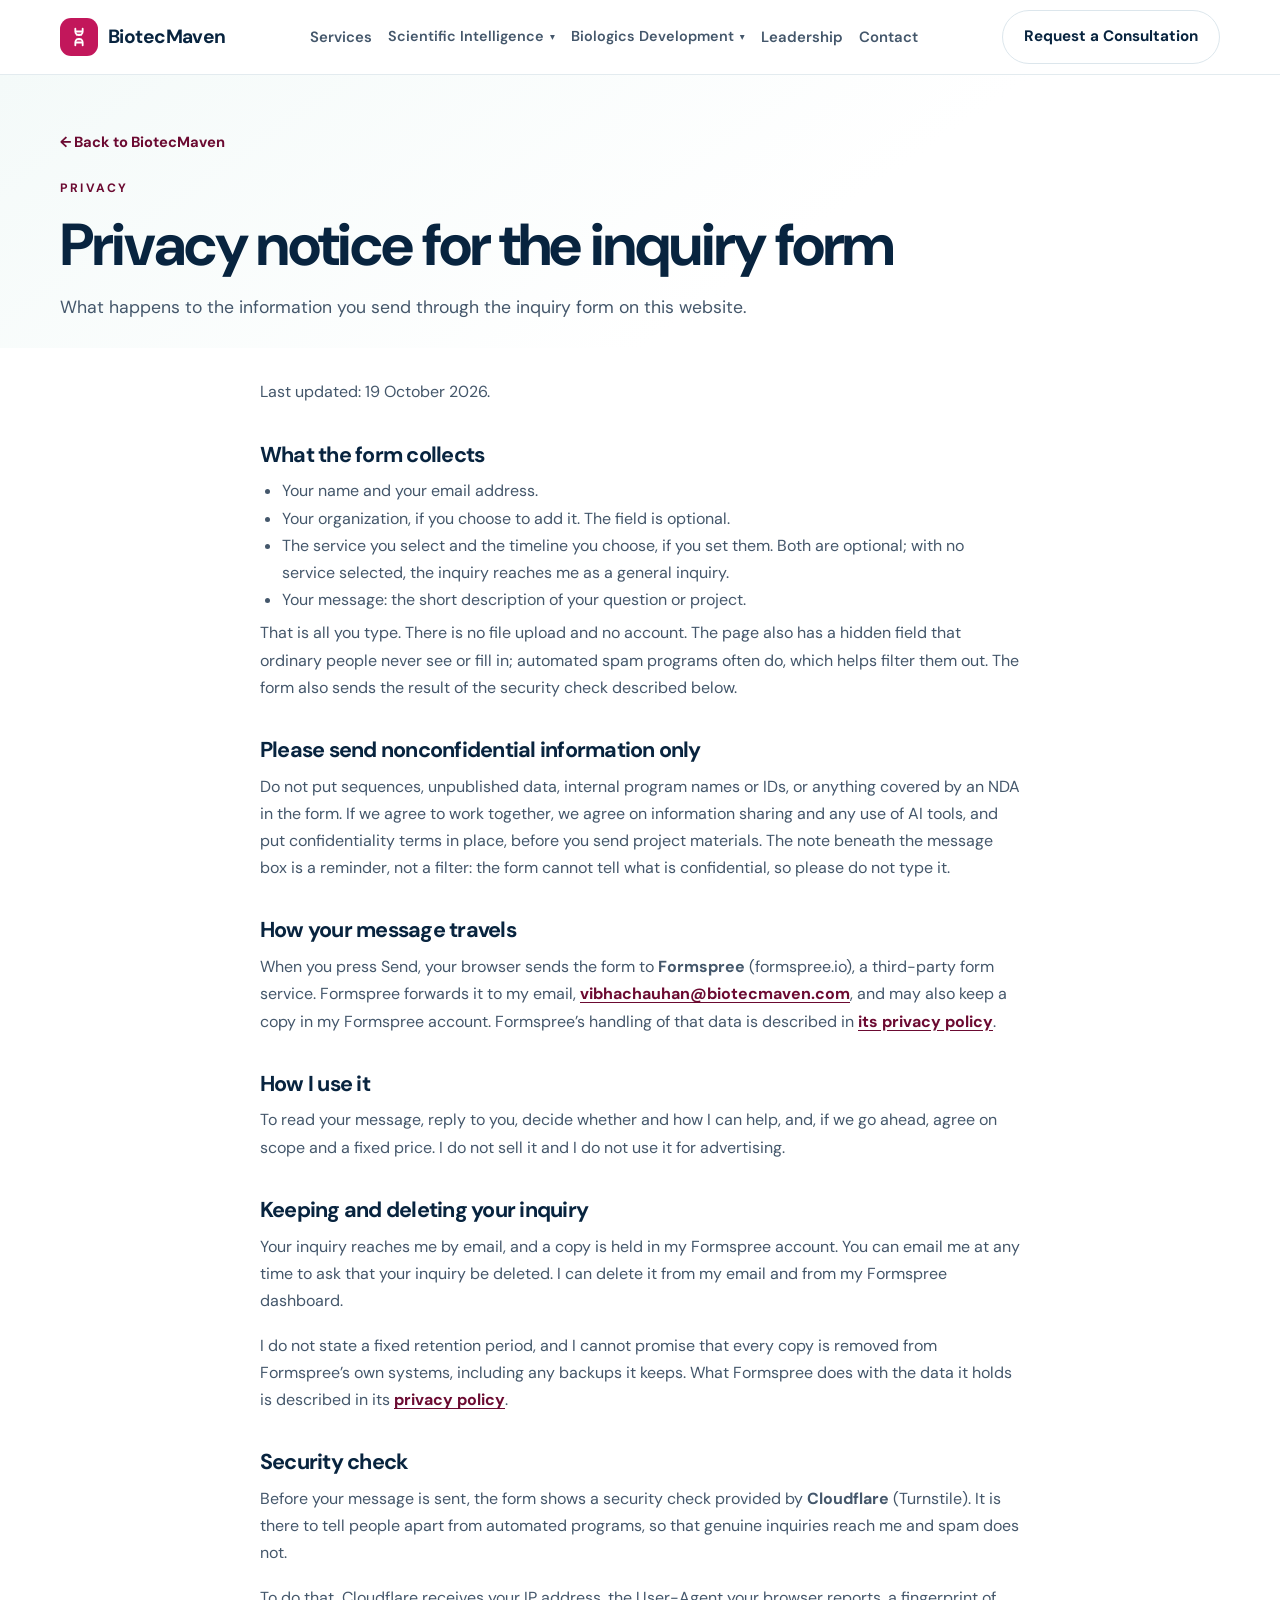
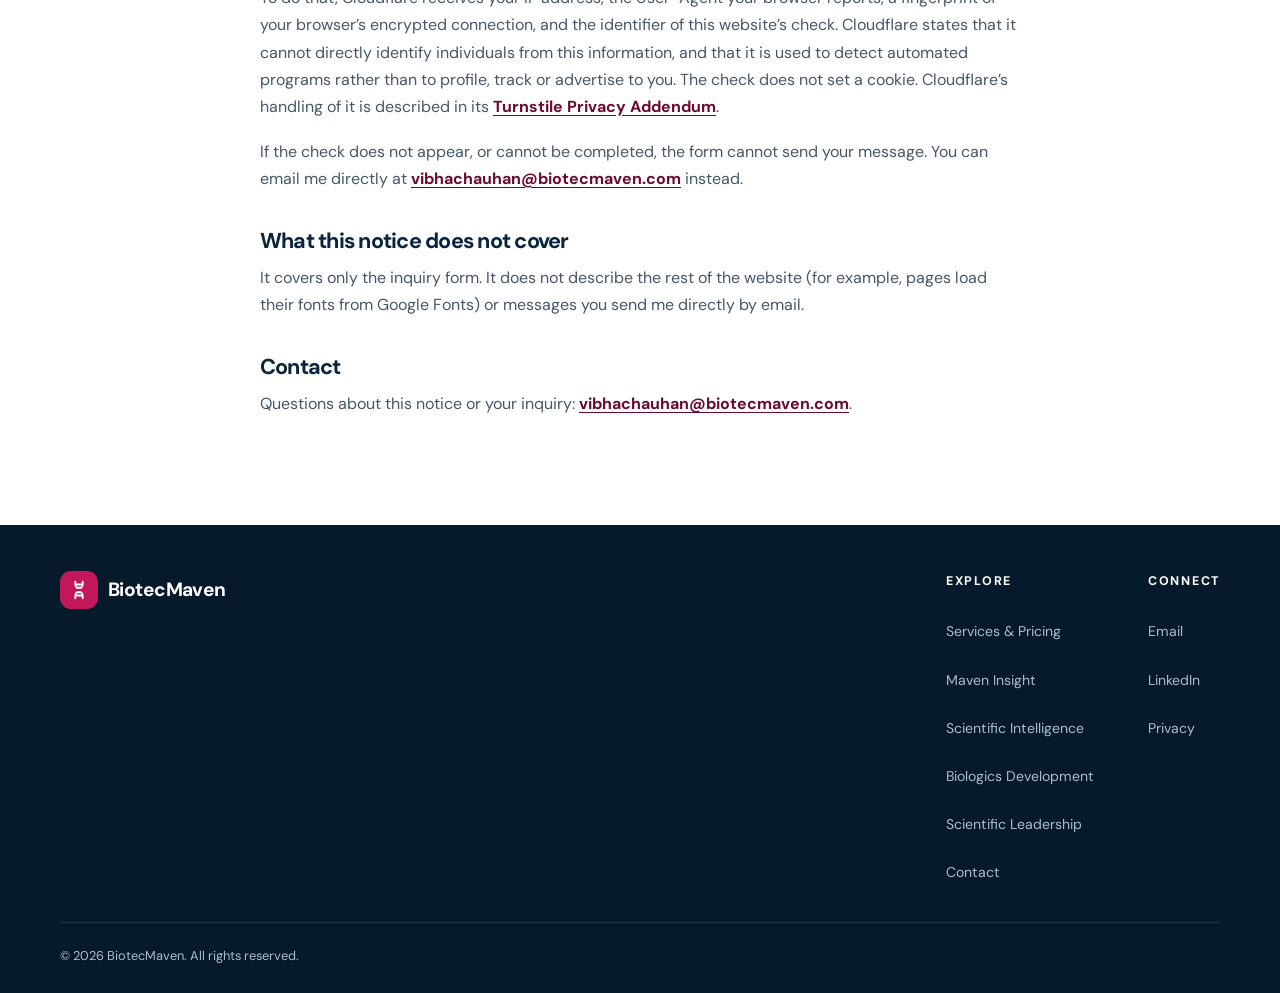
==== commit 7a4a04a0: "Move the last teal accents to the brand red Two pockets were left after the button shadow:  index.ht" ====
--- a/privacy.html
+++ b/privacy.html
@@ -25,8 +25,8 @@
   <link rel="icon" href="assets/favicon.svg?v=3" type="image/svg+xml" />
   <link rel="apple-touch-icon" href="assets/apple-touch-icon.png?v=3" />
 <style>
-    :root{--navy:#08243f;--navy-2:#0d3658;--ink:#102235;--teal:#0e8f86;--warm-line:#e8dfd2;--teal-bright:#26b8a9;--mint:#e8f5f2;--paper:#faf7f2;--muted:#526579;--line:#dce6ec;--white:#fff;--max:1160px;--shadow:0 18px 50px -24px rgba(8,36,63,.36)}
-    *{box-sizing:border-box}html{scroll-behavior:smooth;scroll-padding-top:76px}body{margin:0;color:var(--ink);font-family:"DM Sans",system-ui,sans-serif;font-size:16px;line-height:1.65;background:var(--white);-webkit-font-smoothing:antialiased}h1,h2,h3{margin:0;color:var(--navy);line-height:1.1;letter-spacing:-.035em}h1{font-size:clamp(2.55rem,6vw,5.2rem);max-width:12ch}h2{font-size:clamp(2rem,4vw,3.25rem)}h3{font-size:1.35rem}p{margin:0 0 1.1rem;color:var(--muted)}a{color:inherit;text-decoration:none}.wrap{width:min(var(--max),100% - 48px);margin:auto}.eyebrow{display:block;margin-bottom:14px;color:var(--teal);font-size:.76rem;font-weight:700;letter-spacing:.18em;text-transform:uppercase}.btn{display:inline-flex;align-items:center;justify-content:center;gap:9px;border-radius:999px;padding:13px 21px;border:1px solid transparent;font-weight:700;font-size:.95rem;transition:.2s ease}.btn-primary{background:var(--teal);color:#fff;box-shadow:0 10px 24px -12px rgba(14,143,134,.8)}.btn-primary:hover{background:#0a766f;transform:translateY(-2px)}.btn-outline{border-color:var(--line);color:var(--navy);background:#fff}.btn-outline:hover{border-color:var(--teal);color:var(--teal)}.btn-light{background:#fff;color:var(--navy)}.btn-light:hover{transform:translateY(-2px)}
+    :root{--navy:#08243f;--navy-2:#0d3658;--ink:#102235;--teal:#8f0e41;--warm-line:#e8dfd2;--teal-bright:#b82660;--mint:#f5e8ed;--paper:#faf7f2;--muted:#526579;--line:#dce6ec;--white:#fff;--max:1160px;--shadow:0 18px 50px -24px rgba(8,36,63,.36)}
+    *{box-sizing:border-box}html{scroll-behavior:smooth;scroll-padding-top:76px}body{margin:0;color:var(--ink);font-family:"DM Sans",system-ui,sans-serif;font-size:16px;line-height:1.65;background:var(--white);-webkit-font-smoothing:antialiased}h1,h2,h3{margin:0;color:var(--navy);line-height:1.1;letter-spacing:-.035em}h1{font-size:clamp(2.55rem,6vw,5.2rem);max-width:12ch}h2{font-size:clamp(2rem,4vw,3.25rem)}h3{font-size:1.35rem}p{margin:0 0 1.1rem;color:var(--muted)}a{color:inherit;text-decoration:none}.wrap{width:min(var(--max),100% - 48px);margin:auto}.eyebrow{display:block;margin-bottom:14px;color:var(--teal);font-size:.76rem;font-weight:700;letter-spacing:.18em;text-transform:uppercase}.btn{display:inline-flex;align-items:center;justify-content:center;gap:9px;border-radius:999px;padding:13px 21px;border:1px solid transparent;font-weight:700;font-size:.95rem;transition:.2s ease}.btn-primary{background:#344D70;color:#fff;box-shadow:0 10px 24px -12px rgba(143,14,65,.8)}.btn-primary:hover{background:#2b4260;transform:translateY(-2px)}.btn-outline{border-color:var(--line);color:var(--navy);background:#fff}.btn-outline:hover{border-color:var(--teal);color:var(--teal)}.btn-light{background:#fff;color:var(--navy)}.btn-light:hover{transform:translateY(-2px)}
     header{position:sticky;top:0;z-index:20;background:rgba(255,255,255,.9);backdrop-filter:blur(14px);border-bottom:1px solid rgba(220,230,236,.8)}.nav{height:74px;display:flex;align-items:center;justify-content:space-between;gap:24px}.brand{display:flex;align-items:center;gap:10px;color:var(--navy);font-weight:700;letter-spacing:-.03em;font-size:1.2rem}.logo{width:38px;height:38px;border-radius:11px;display:grid;place-items:center;color:#fff;background:#C2175B}.logo svg{width:22px}.nav-links{display:flex;align-items:center;gap:23px}.nav-links a{font-size:.9rem;color:var(--muted);font-weight:600}.nav-links a:hover{color:var(--navy)}.menu{display:none;border:0;background:none;color:var(--navy);font-size:1.7rem;cursor:pointer}.nav-cta{display:flex;align-items:center;gap:12px}
     footer{padding:46px 0 27px;background:#071a2c;color:#a9bfcd}.footer-top{display:flex;justify-content:space-between;gap:30px;flex-wrap:wrap;padding-bottom:29px;border-bottom:1px solid rgba(255,255,255,.12)}footer .brand{color:#fff}footer .logo{background:#C2175B}.footer-copy{max-width:350px;font-size:.9rem}.footer-links{display:flex;gap:52px}.footer-links h4{margin:0 0 12px;color:#fff;font-size:.78rem;letter-spacing:.14em;text-transform:uppercase}.footer-links a{display:block;margin:8px 0;font-size:.88rem}.footer-bottom{display:flex;justify-content:space-between;gap:16px;flex-wrap:wrap;padding-top:22px;font-size:.8rem}
     @media(max-width:940px){.nav-links{display:none;position:absolute;top:74px;left:0;right:0;padding:14px 24px 20px;background:#fff;border-bottom:1px solid var(--line);box-shadow:var(--shadow)}.nav-links.open{display:grid;gap:0}.nav-links a{padding:11px 0;border-bottom:1px solid var(--line)}.menu{display:block}.nav-cta .btn-outline{display:none}.hero-grid,.about,.execution,.contact,.modern-grid{grid-template-columns:1fr;gap:42px}.hero-panel{max-width:620px}.doors{grid-template-columns:1fr}.models{grid-template-columns:1fr 1fr}.expert{grid-template-columns:1fr}.initials{width:190px;height:190px;font-size:3.4rem}}
@@ -48,7 +48,7 @@
     .pick .opt b{display:block;color:var(--navy);font-size:.98rem;line-height:1.25}
     .pick .opt span{display:block;margin-top:5px;color:var(--muted);font-size:.85rem}
     .pick label:hover .opt{border-color:#a9c6c4}
-    .pick input:checked+.opt{border-color:var(--teal);background:var(--mint);box-shadow:0 0 0 3px rgba(14,143,134,.14)}
+    .pick input:checked+.opt{border-color:var(--teal);background:var(--mint);box-shadow:0 0 0 3px rgba(143,14,65,.14)}
     .pick input:focus-visible+.opt{outline:2px solid var(--navy);outline-offset:2px}
     .field{margin-bottom:20px}
     .field>label{display:block;margin-bottom:5px;color:var(--navy);font-weight:700;font-size:.97rem}
@@ -57,7 +57,7 @@
     input[type=text],input[type=email],textarea{width:100%;font:inherit;font-size:1rem;color:var(--ink);padding:13px 14px;border:1.5px solid #c3d1da;border-radius:12px;background:#fff;transition:.15s ease}
     textarea{min-height:132px;resize:vertical;line-height:1.55}
     input::placeholder,textarea::placeholder{color:#8496a4}
-    input:focus,textarea:focus{outline:none;border-color:var(--teal);box-shadow:0 0 0 3px rgba(14,143,134,.16)}
+    input:focus,textarea:focus{outline:none;border-color:var(--teal);box-shadow:0 0 0 3px rgba(143,14,65,.16)}
     .count{margin-top:4px;text-align:right;font-size:.8rem;color:var(--muted)}
     .msg{display:none;margin:7px 0 0;font-size:.88rem;line-height:1.45;font-weight:600}
     .field.err input,.field.err textarea{border-color:#b3372f}
@@ -89,7 +89,7 @@
     .req-next li b{display:block;color:var(--navy);font-size:.98rem}
     .req-next li span{color:var(--muted);font-size:.92rem;line-height:1.5}
     .fine{margin-top:22px;font-size:.84rem;line-height:1.55}
-    .req-summary{position:sticky;top:96px;padding:28px;border-radius:22px;color:#fff;background:linear-gradient(160deg,var(--navy),#0c5260);box-shadow:var(--shadow)}
+    .req-summary{position:sticky;top:96px;padding:28px;border-radius:22px;color:#fff;background:linear-gradient(160deg,var(--navy),#600c2d);box-shadow:var(--shadow)}
     .req-summary .eyebrow{color:var(--teal-bright);margin-bottom:8px}
     .req-summary h2{color:#fff;font-size:1.65rem;margin-bottom:10px}
     .req-summary .q{margin:0 0 18px;font:600 1.04rem/1.4 Fraunces,serif;color:#d4e6ee}
@@ -132,7 +132,7 @@
     .scopeline{margin:6px 0 0;font-size:.95rem;color:#d3e4ec}.scopeline b{display:inline;font-size:1.5rem;letter-spacing:-.03em;color:#fff}
     .termline{margin:2px 0 0;font-size:.88rem;font-weight:600;color:#fff}
     .pend{margin:12px 0 0;padding:7px 11px;border-radius:8px;background:#fff1d6;border:1px solid #efc477;color:#7a4a06!important;font-size:.74rem;line-height:1.4;font-weight:700}
-    .pend.chosen{background:#e8f5f2;border-color:#b9ded7;color:#0a6f68!important}
+    .pend.chosen{background:#f5e8ed;border-color:#b9ded7;color:#0a6f68!important}
     @media(max-width:940px){.req-grid{grid-template-columns:1fr;gap:26px}.req-summary{position:static;order:-1;padding:22px}.pick{grid-template-columns:1fr}.pick .opt{display:flex;justify-content:space-between;align-items:baseline;gap:12px}.pick .opt span{margin:0;text-align:right;white-space:nowrap}}
     @media(max-width:560px){.req-hero{padding:40px 0 18px}.row2{grid-template-columns:1fr}.sent{padding:24px}}
 
@@ -149,9 +149,9 @@
     .confirm-flag{background:#fff3cd;border:1.5px dashed #c47a0c;border-radius:10px;padding:12px 16px;color:#5f3d00!important}
   
 /* ---- contrast: teal is darkened for text use; artwork keeps its own color ---- */
-:root{--teal:#0a6b63;--teal-bright:#1f9d90;--muted:#44576b}
-.btn-primary{box-shadow:0 10px 24px -12px rgba(10,107,99,.75)}
-.btn-primary:hover{background:#085a53}
+:root{--teal:#6b0a31;--teal-bright:#9d1f51;--muted:#44576b}
+.btn-primary{box-shadow:0 10px 24px -12px rgba(107,10,49,.75)}
+.btn-primary:hover{background:#2b4260}
 
 /* ---- navigation matches the homepage: same labels, same 1080px break ---- */
 .nav{gap:18px}
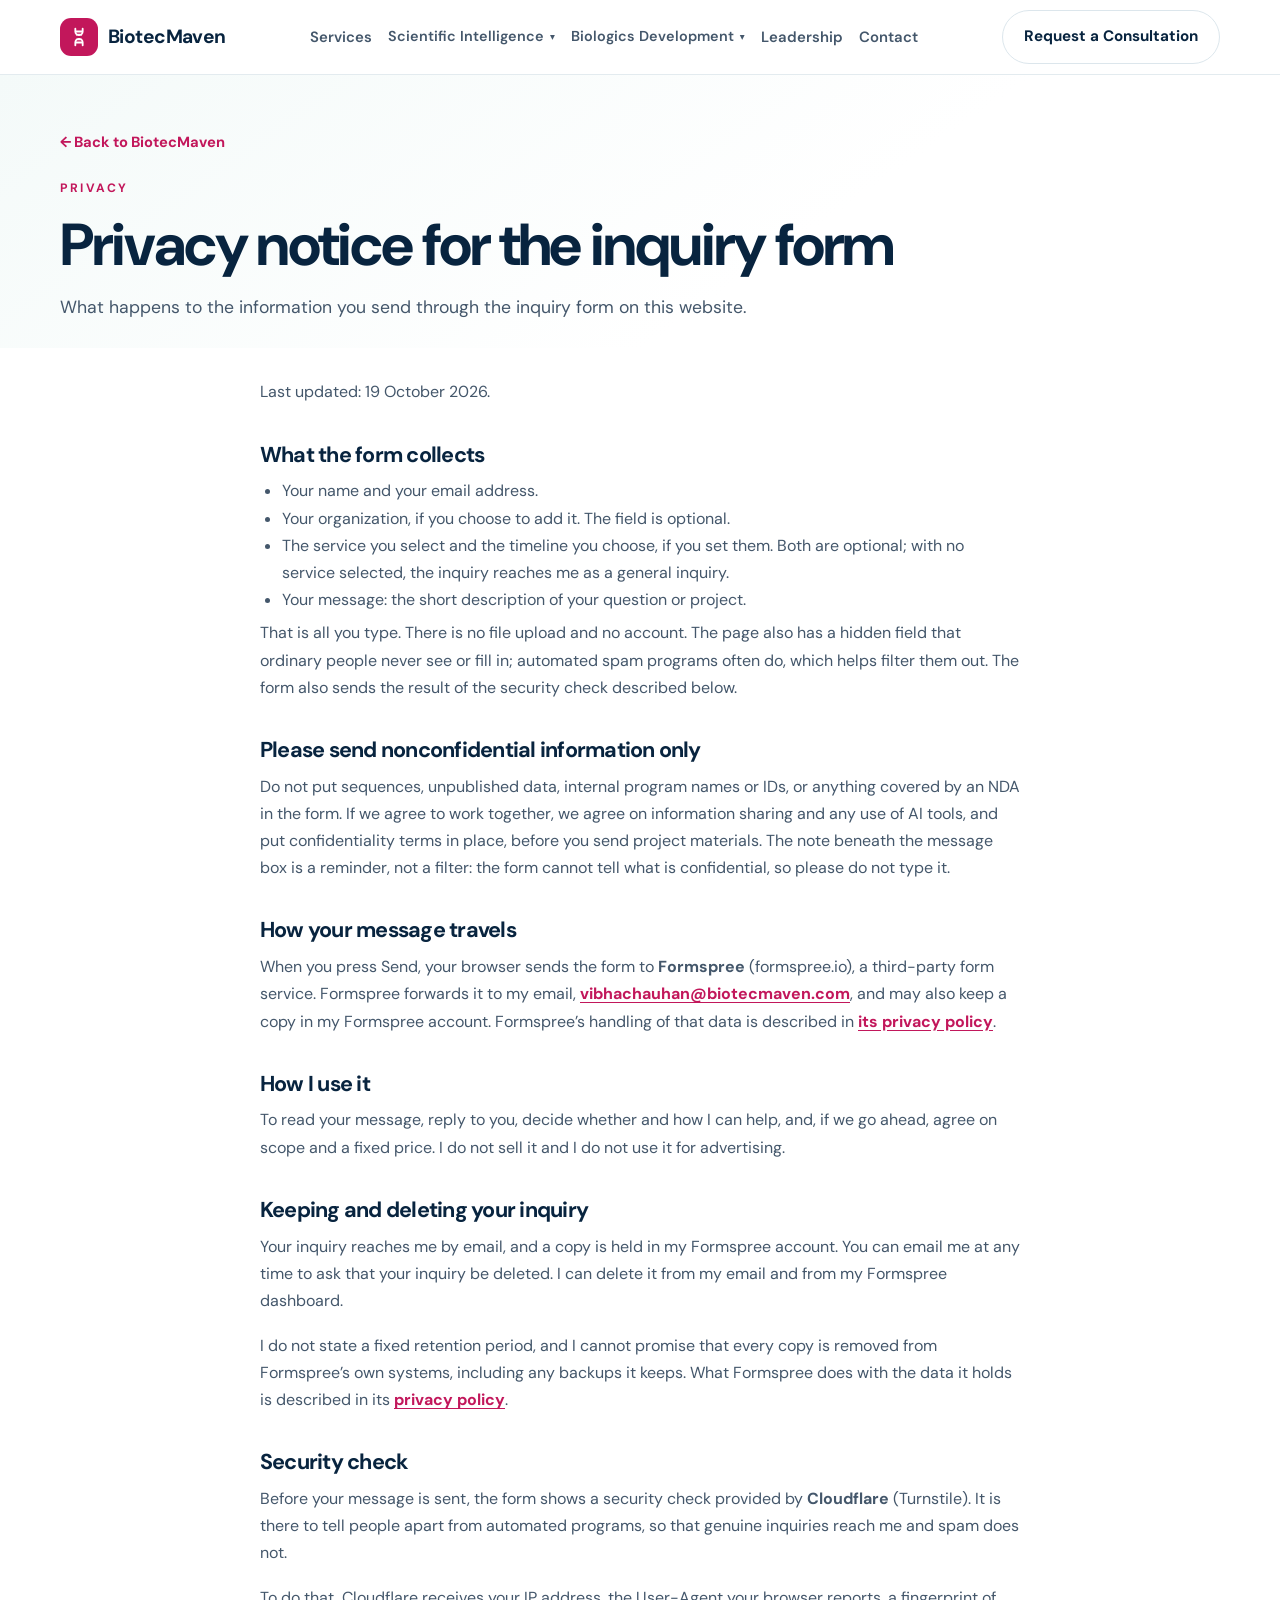
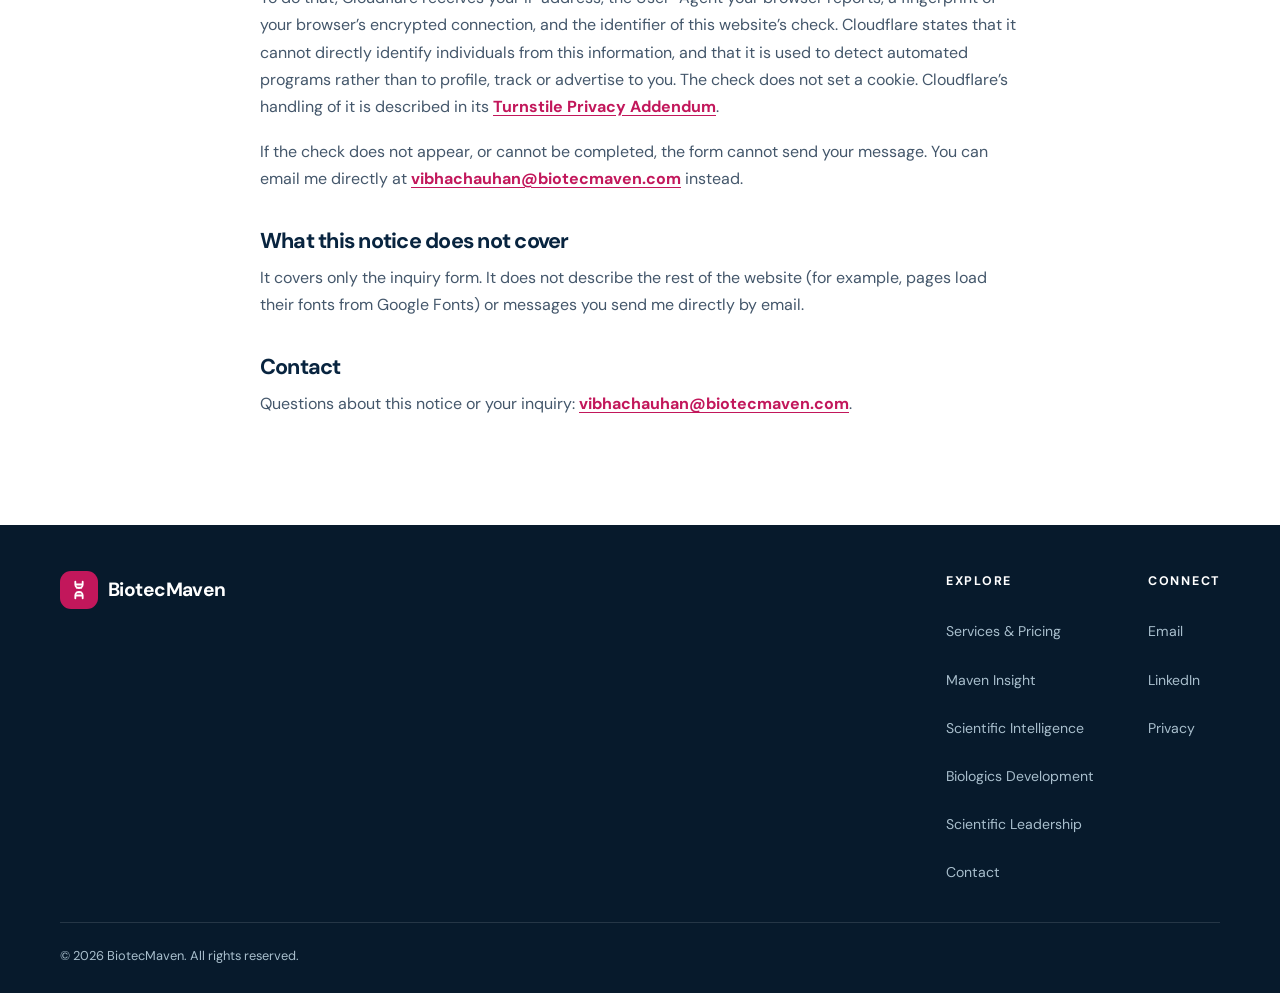
==== commit befaeeb2: "Match the privacy page's accent to the logo red exactly "Back to BiotecMaven" and the PRIVACY eyebro" ====
--- a/privacy.html
+++ b/privacy.html
@@ -25,7 +25,7 @@
   <link rel="icon" href="assets/favicon.svg?v=3" type="image/svg+xml" />
   <link rel="apple-touch-icon" href="assets/apple-touch-icon.png?v=3" />
 <style>
-    :root{--navy:#08243f;--navy-2:#0d3658;--ink:#102235;--teal:#8f0e41;--warm-line:#e8dfd2;--teal-bright:#b82660;--mint:#f5e8ed;--paper:#faf7f2;--muted:#526579;--line:#dce6ec;--white:#fff;--max:1160px;--shadow:0 18px 50px -24px rgba(8,36,63,.36)}
+    :root{--navy:#08243f;--navy-2:#0d3658;--ink:#102235;--teal:#C2175B;--warm-line:#e8dfd2;--teal-bright:#E478A3;--mint:#f5e8ed;--paper:#faf7f2;--muted:#526579;--line:#dce6ec;--white:#fff;--max:1160px;--shadow:0 18px 50px -24px rgba(8,36,63,.36)}
     *{box-sizing:border-box}html{scroll-behavior:smooth;scroll-padding-top:76px}body{margin:0;color:var(--ink);font-family:"DM Sans",system-ui,sans-serif;font-size:16px;line-height:1.65;background:var(--white);-webkit-font-smoothing:antialiased}h1,h2,h3{margin:0;color:var(--navy);line-height:1.1;letter-spacing:-.035em}h1{font-size:clamp(2.55rem,6vw,5.2rem);max-width:12ch}h2{font-size:clamp(2rem,4vw,3.25rem)}h3{font-size:1.35rem}p{margin:0 0 1.1rem;color:var(--muted)}a{color:inherit;text-decoration:none}.wrap{width:min(var(--max),100% - 48px);margin:auto}.eyebrow{display:block;margin-bottom:14px;color:var(--teal);font-size:.76rem;font-weight:700;letter-spacing:.18em;text-transform:uppercase}.btn{display:inline-flex;align-items:center;justify-content:center;gap:9px;border-radius:999px;padding:13px 21px;border:1px solid transparent;font-weight:700;font-size:.95rem;transition:.2s ease}.btn-primary{background:#344D70;color:#fff;box-shadow:0 10px 24px -12px rgba(143,14,65,.8)}.btn-primary:hover{background:#2b4260;transform:translateY(-2px)}.btn-outline{border-color:var(--line);color:var(--navy);background:#fff}.btn-outline:hover{border-color:var(--teal);color:var(--teal)}.btn-light{background:#fff;color:var(--navy)}.btn-light:hover{transform:translateY(-2px)}
     header{position:sticky;top:0;z-index:20;background:rgba(255,255,255,.9);backdrop-filter:blur(14px);border-bottom:1px solid rgba(220,230,236,.8)}.nav{height:74px;display:flex;align-items:center;justify-content:space-between;gap:24px}.brand{display:flex;align-items:center;gap:10px;color:var(--navy);font-weight:700;letter-spacing:-.03em;font-size:1.2rem}.logo{width:38px;height:38px;border-radius:11px;display:grid;place-items:center;color:#fff;background:#C2175B}.logo svg{width:22px}.nav-links{display:flex;align-items:center;gap:23px}.nav-links a{font-size:.9rem;color:var(--muted);font-weight:600}.nav-links a:hover{color:var(--navy)}.menu{display:none;border:0;background:none;color:var(--navy);font-size:1.7rem;cursor:pointer}.nav-cta{display:flex;align-items:center;gap:12px}
     footer{padding:46px 0 27px;background:#071a2c;color:#a9bfcd}.footer-top{display:flex;justify-content:space-between;gap:30px;flex-wrap:wrap;padding-bottom:29px;border-bottom:1px solid rgba(255,255,255,.12)}footer .brand{color:#fff}footer .logo{background:#C2175B}.footer-copy{max-width:350px;font-size:.9rem}.footer-links{display:flex;gap:52px}.footer-links h4{margin:0 0 12px;color:#fff;font-size:.78rem;letter-spacing:.14em;text-transform:uppercase}.footer-links a{display:block;margin:8px 0;font-size:.88rem}.footer-bottom{display:flex;justify-content:space-between;gap:16px;flex-wrap:wrap;padding-top:22px;font-size:.8rem}
@@ -149,7 +149,7 @@
     .confirm-flag{background:#fff3cd;border:1.5px dashed #c47a0c;border-radius:10px;padding:12px 16px;color:#5f3d00!important}
   
 /* ---- contrast: teal is darkened for text use; artwork keeps its own color ---- */
-:root{--teal:#6b0a31;--teal-bright:#9d1f51;--muted:#44576b}
+:root{--teal:#C2175B;--teal-bright:#E478A3;--muted:#44576b}
 .btn-primary{box-shadow:0 10px 24px -12px rgba(107,10,49,.75)}
 .btn-primary:hover{background:#2b4260}
 
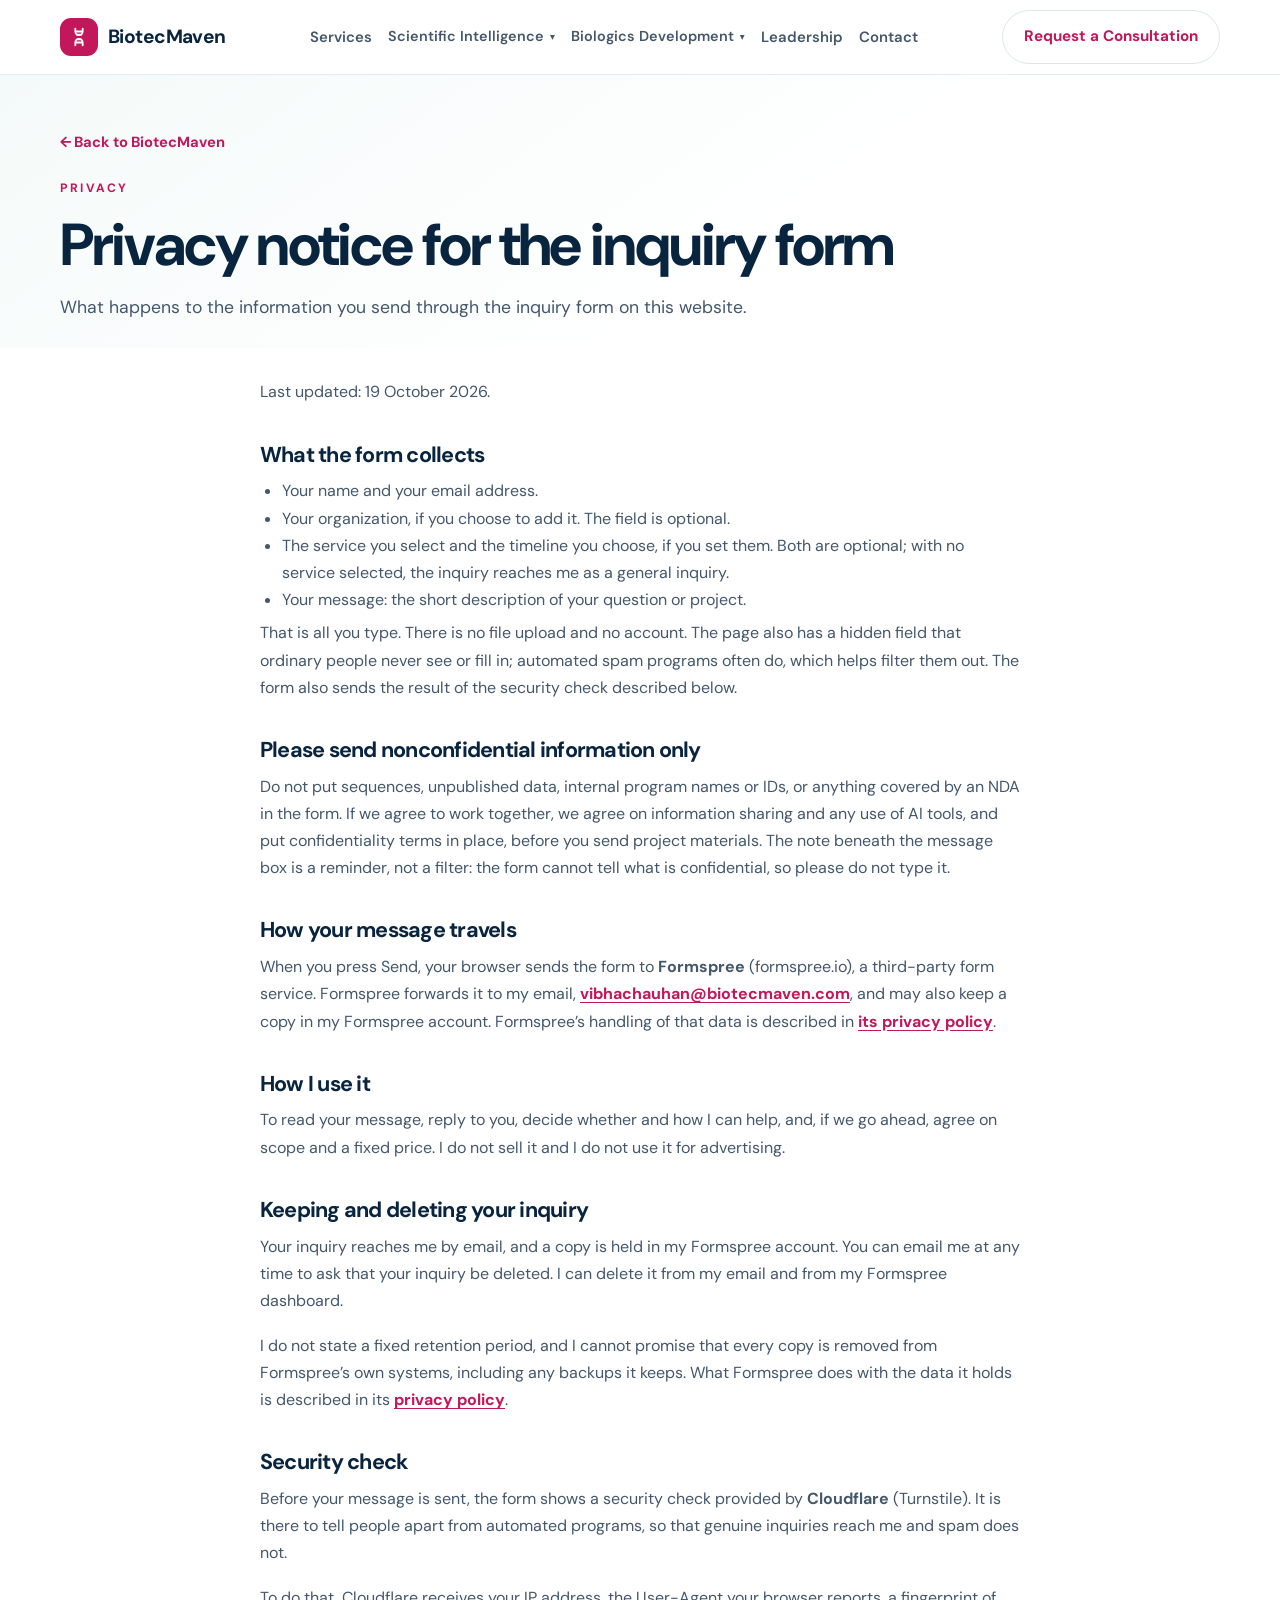
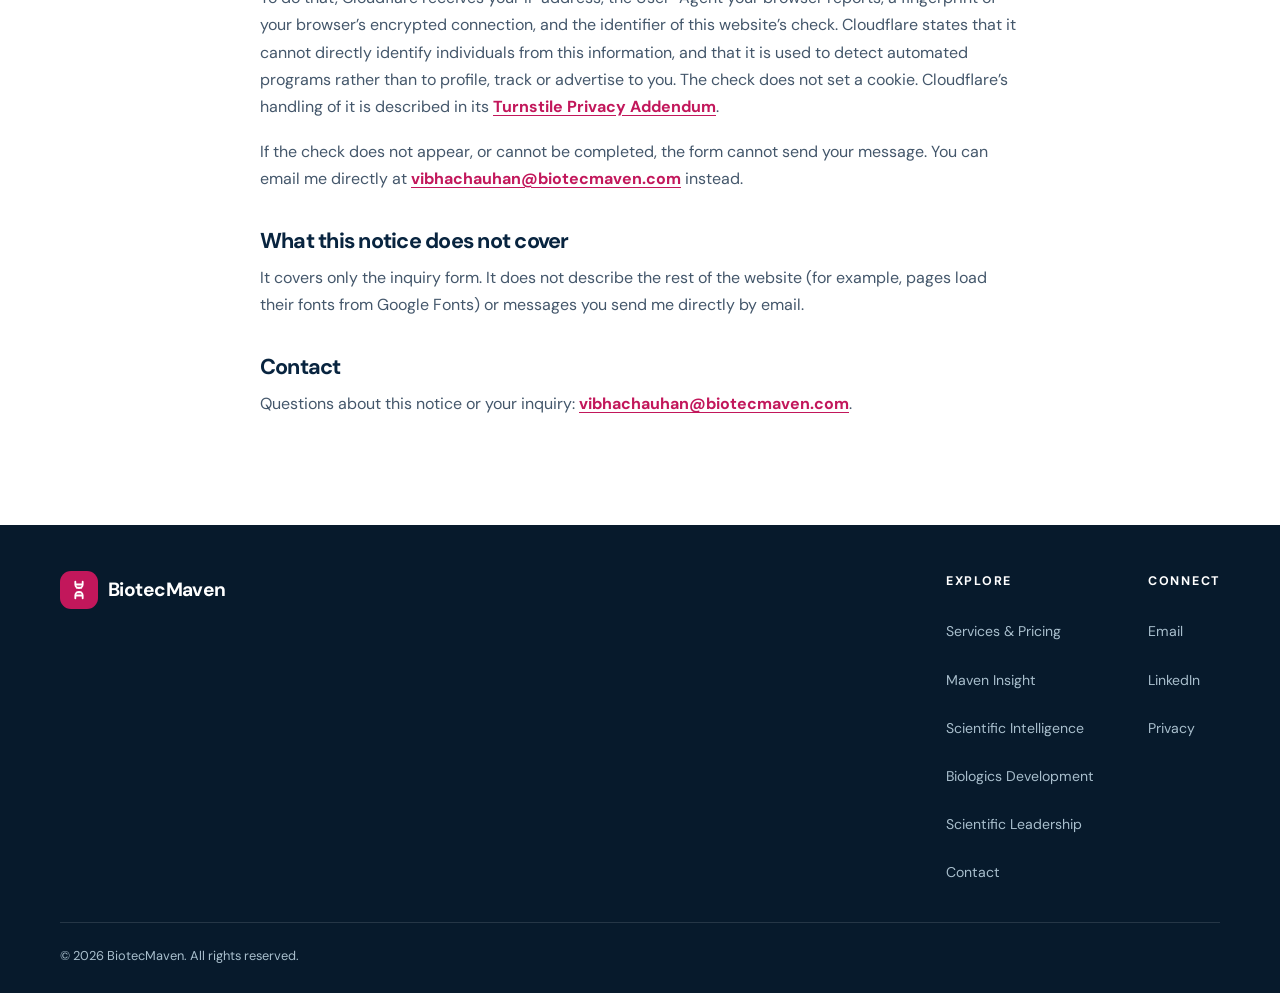
==== commit 680a08be: "Outline buttons take the mark's red as their text colour Only the buttons that are not filled steel " ====
--- a/privacy.html
+++ b/privacy.html
@@ -26,7 +26,7 @@
   <link rel="apple-touch-icon" href="assets/apple-touch-icon.png?v=3" />
 <style>
     :root{--navy:#08243f;--navy-2:#0d3658;--ink:#102235;--teal:#C2175B;--warm-line:#e8dfd2;--teal-bright:#E478A3;--mint:#f5e8ed;--paper:#faf7f2;--muted:#526579;--line:#dce6ec;--white:#fff;--max:1160px;--shadow:0 18px 50px -24px rgba(8,36,63,.36)}
-    *{box-sizing:border-box}html{scroll-behavior:smooth;scroll-padding-top:76px}body{margin:0;color:var(--ink);font-family:"DM Sans",system-ui,sans-serif;font-size:16px;line-height:1.65;background:var(--white);-webkit-font-smoothing:antialiased}h1,h2,h3{margin:0;color:var(--navy);line-height:1.1;letter-spacing:-.035em}h1{font-size:clamp(2.55rem,6vw,5.2rem);max-width:12ch}h2{font-size:clamp(2rem,4vw,3.25rem)}h3{font-size:1.35rem}p{margin:0 0 1.1rem;color:var(--muted)}a{color:inherit;text-decoration:none}.wrap{width:min(var(--max),100% - 48px);margin:auto}.eyebrow{display:block;margin-bottom:14px;color:var(--teal);font-size:.76rem;font-weight:700;letter-spacing:.18em;text-transform:uppercase}.btn{display:inline-flex;align-items:center;justify-content:center;gap:9px;border-radius:999px;padding:13px 21px;border:1px solid transparent;font-weight:700;font-size:.95rem;transition:.2s ease}.btn-primary{background:#344D70;color:#fff;box-shadow:0 10px 24px -12px rgba(143,14,65,.8)}.btn-primary:hover{background:#2b4260;transform:translateY(-2px)}.btn-outline{border-color:var(--line);color:var(--navy);background:#fff}.btn-outline:hover{border-color:var(--teal);color:var(--teal)}.btn-light{background:#fff;color:var(--navy)}.btn-light:hover{transform:translateY(-2px)}
+    *{box-sizing:border-box}html{scroll-behavior:smooth;scroll-padding-top:76px}body{margin:0;color:var(--ink);font-family:"DM Sans",system-ui,sans-serif;font-size:16px;line-height:1.65;background:var(--white);-webkit-font-smoothing:antialiased}h1,h2,h3{margin:0;color:var(--navy);line-height:1.1;letter-spacing:-.035em}h1{font-size:clamp(2.55rem,6vw,5.2rem);max-width:12ch}h2{font-size:clamp(2rem,4vw,3.25rem)}h3{font-size:1.35rem}p{margin:0 0 1.1rem;color:var(--muted)}a{color:inherit;text-decoration:none}.wrap{width:min(var(--max),100% - 48px);margin:auto}.eyebrow{display:block;margin-bottom:14px;color:var(--teal);font-size:.76rem;font-weight:700;letter-spacing:.18em;text-transform:uppercase}.btn{display:inline-flex;align-items:center;justify-content:center;gap:9px;border-radius:999px;padding:13px 21px;border:1px solid transparent;font-weight:700;font-size:.95rem;transition:.2s ease}.btn-primary{background:#344D70;color:#fff;box-shadow:0 10px 24px -12px rgba(143,14,65,.8)}.btn-primary:hover{background:#2b4260;transform:translateY(-2px)}.btn-outline{border-color:var(--line);color:#C2175B;background:#fff}.btn-outline:hover{border-color:var(--teal);color:var(--teal)}.btn-light{background:#fff;color:var(--navy)}.btn-light:hover{transform:translateY(-2px)}
     header{position:sticky;top:0;z-index:20;background:rgba(255,255,255,.9);backdrop-filter:blur(14px);border-bottom:1px solid rgba(220,230,236,.8)}.nav{height:74px;display:flex;align-items:center;justify-content:space-between;gap:24px}.brand{display:flex;align-items:center;gap:10px;color:var(--navy);font-weight:700;letter-spacing:-.03em;font-size:1.2rem}.logo{width:38px;height:38px;border-radius:11px;display:grid;place-items:center;color:#fff;background:#C2175B}.logo svg{width:22px}.nav-links{display:flex;align-items:center;gap:23px}.nav-links a{font-size:.9rem;color:var(--muted);font-weight:600}.nav-links a:hover{color:var(--navy)}.menu{display:none;border:0;background:none;color:var(--navy);font-size:1.7rem;cursor:pointer}.nav-cta{display:flex;align-items:center;gap:12px}
     footer{padding:46px 0 27px;background:#071a2c;color:#a9bfcd}.footer-top{display:flex;justify-content:space-between;gap:30px;flex-wrap:wrap;padding-bottom:29px;border-bottom:1px solid rgba(255,255,255,.12)}footer .brand{color:#fff}footer .logo{background:#C2175B}.footer-copy{max-width:350px;font-size:.9rem}.footer-links{display:flex;gap:52px}.footer-links h4{margin:0 0 12px;color:#fff;font-size:.78rem;letter-spacing:.14em;text-transform:uppercase}.footer-links a{display:block;margin:8px 0;font-size:.88rem}.footer-bottom{display:flex;justify-content:space-between;gap:16px;flex-wrap:wrap;padding-top:22px;font-size:.8rem}
     @media(max-width:940px){.nav-links{display:none;position:absolute;top:74px;left:0;right:0;padding:14px 24px 20px;background:#fff;border-bottom:1px solid var(--line);box-shadow:var(--shadow)}.nav-links.open{display:grid;gap:0}.nav-links a{padding:11px 0;border-bottom:1px solid var(--line)}.menu{display:block}.nav-cta .btn-outline{display:none}.hero-grid,.about,.execution,.contact,.modern-grid{grid-template-columns:1fr;gap:42px}.hero-panel{max-width:620px}.doors{grid-template-columns:1fr}.models{grid-template-columns:1fr 1fr}.expert{grid-template-columns:1fr}.initials{width:190px;height:190px;font-size:3.4rem}}
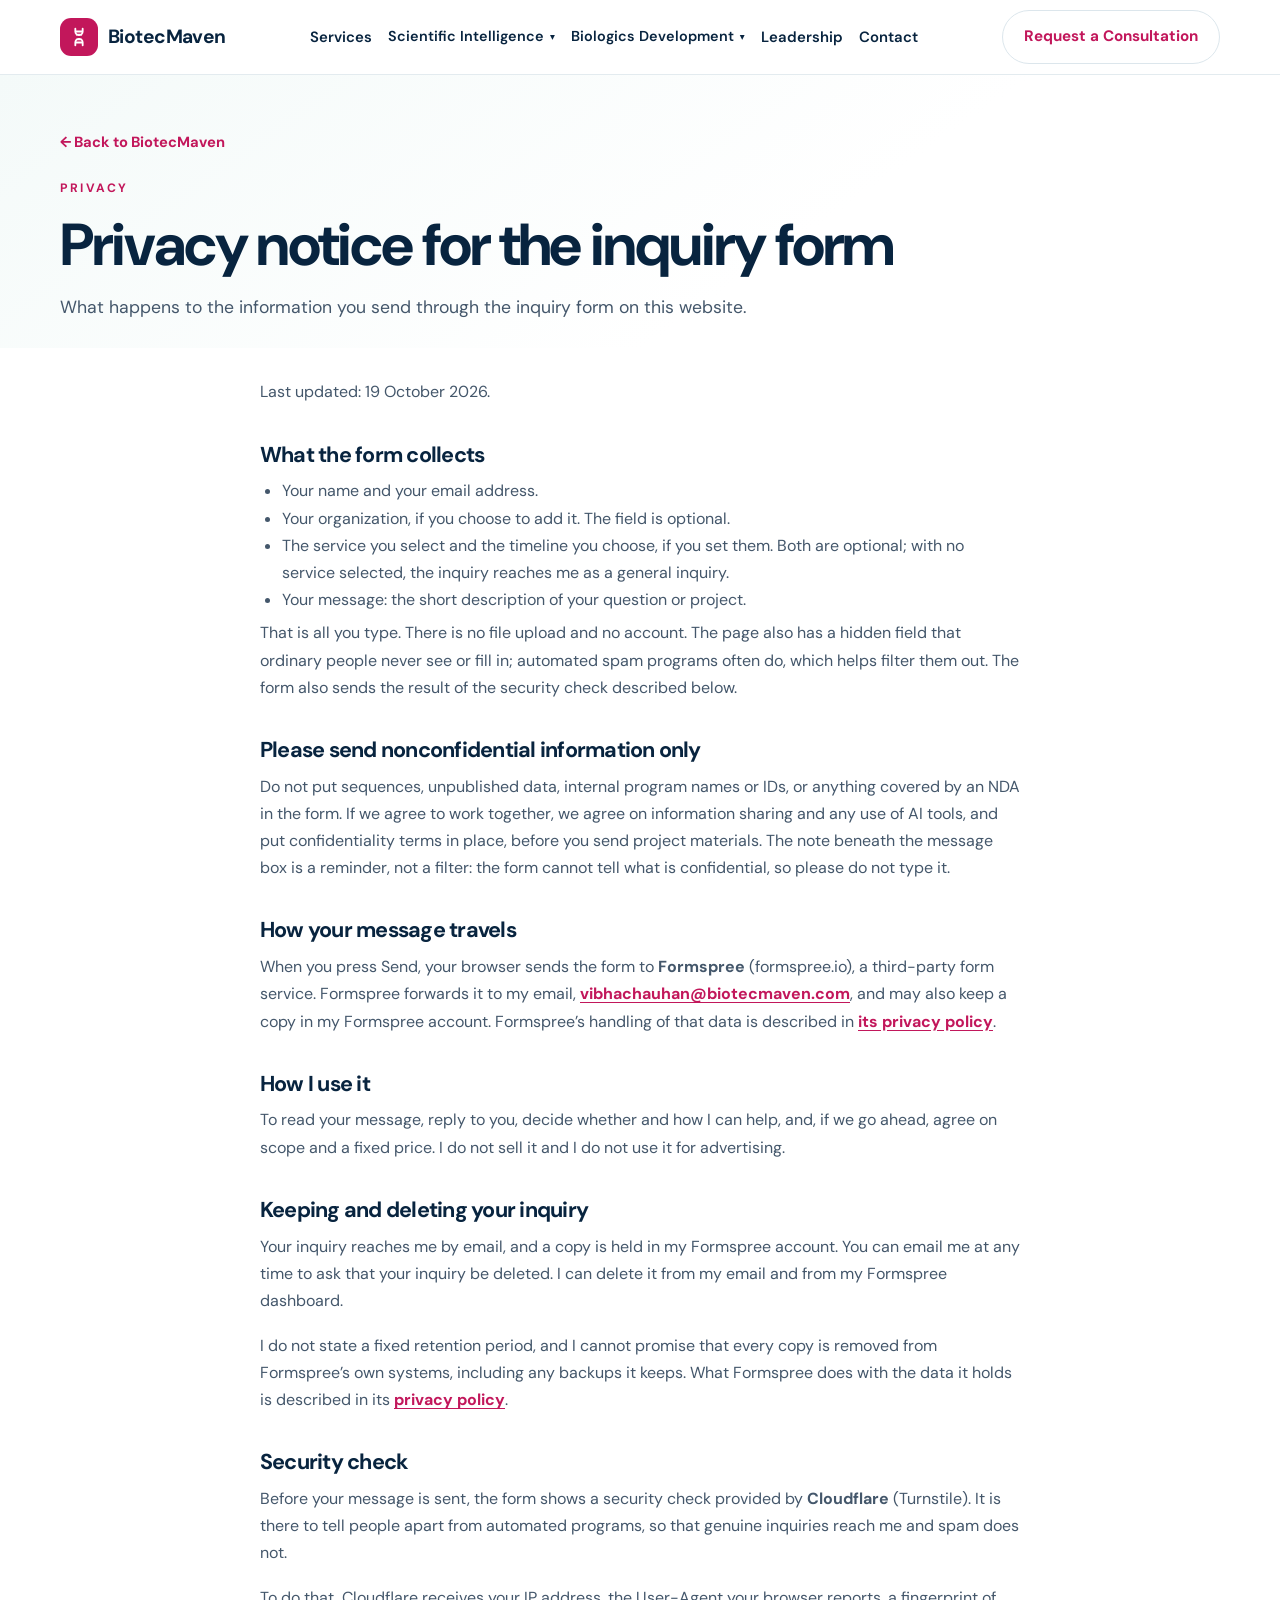
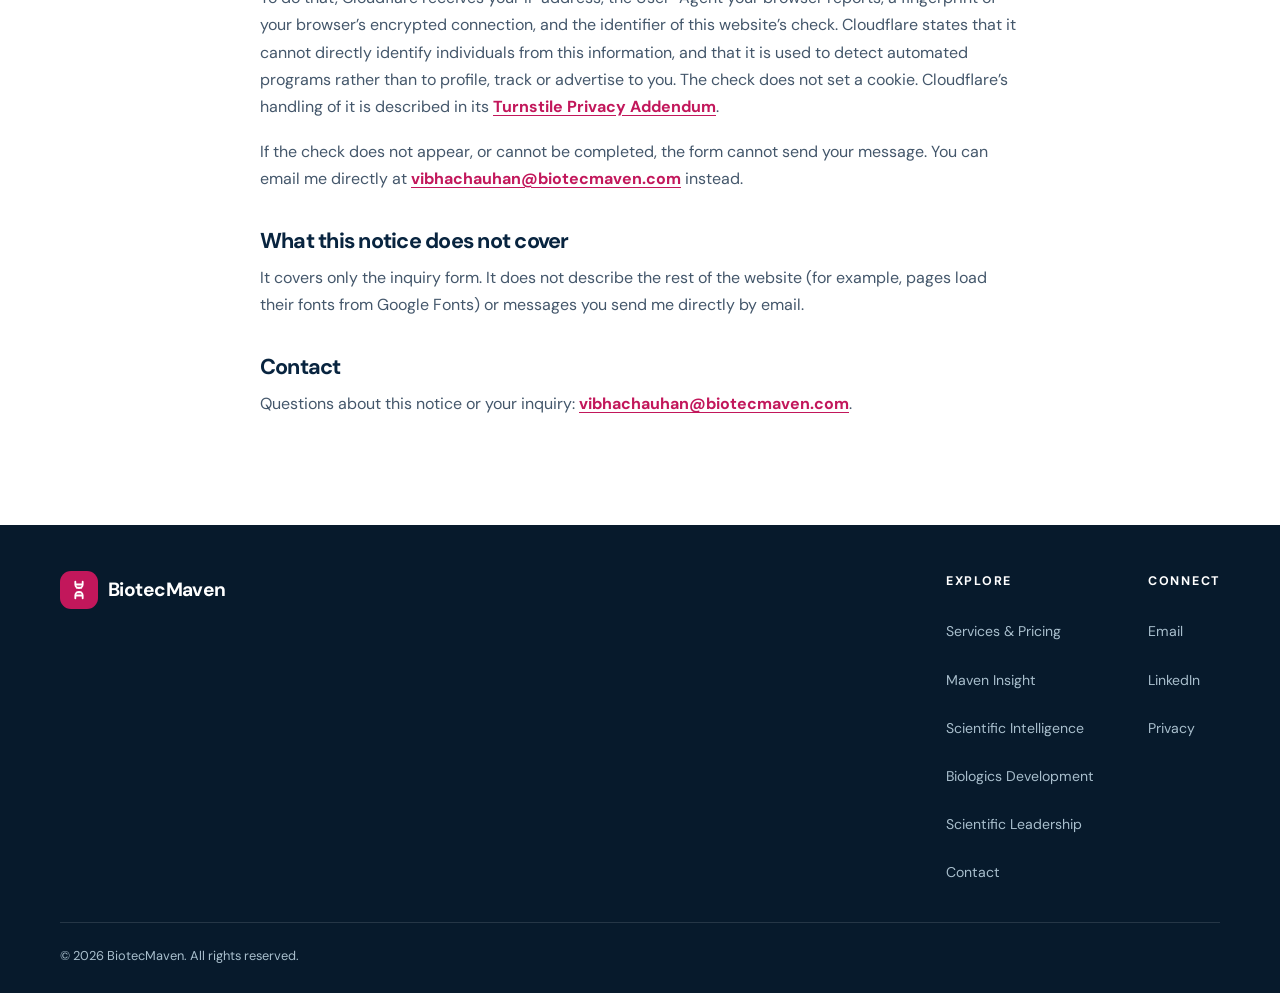
==== commit 94634f44: "Header text to the heading near-black The BiotecMaven wordmark (#344D70) and the nav links and dropd" ====
--- a/privacy.html
+++ b/privacy.html
@@ -27,7 +27,7 @@
 <style>
     :root{--navy:#08243f;--navy-2:#0d3658;--ink:#102235;--teal:#C2175B;--warm-line:#e8dfd2;--teal-bright:#E478A3;--mint:#f5e8ed;--paper:#faf7f2;--muted:#526579;--line:#dce6ec;--white:#fff;--max:1160px;--shadow:0 18px 50px -24px rgba(8,36,63,.36)}
     *{box-sizing:border-box}html{scroll-behavior:smooth;scroll-padding-top:76px}body{margin:0;color:var(--ink);font-family:"DM Sans",system-ui,sans-serif;font-size:16px;line-height:1.65;background:var(--white);-webkit-font-smoothing:antialiased}h1,h2,h3{margin:0;color:var(--navy);line-height:1.1;letter-spacing:-.035em}h1{font-size:clamp(2.55rem,6vw,5.2rem);max-width:12ch}h2{font-size:clamp(2rem,4vw,3.25rem)}h3{font-size:1.35rem}p{margin:0 0 1.1rem;color:var(--muted)}a{color:inherit;text-decoration:none}.wrap{width:min(var(--max),100% - 48px);margin:auto}.eyebrow{display:block;margin-bottom:14px;color:var(--teal);font-size:.76rem;font-weight:700;letter-spacing:.18em;text-transform:uppercase}.btn{display:inline-flex;align-items:center;justify-content:center;gap:9px;border-radius:999px;padding:13px 21px;border:1px solid transparent;font-weight:700;font-size:.95rem;transition:.2s ease}.btn-primary{background:#344D70;color:#fff;box-shadow:0 10px 24px -12px rgba(143,14,65,.8)}.btn-primary:hover{background:#2b4260;transform:translateY(-2px)}.btn-outline{border-color:var(--line);color:#C2175B;background:#fff}.btn-outline:hover{border-color:var(--teal);color:var(--teal)}.btn-light{background:#fff;color:var(--navy)}.btn-light:hover{transform:translateY(-2px)}
-    header{position:sticky;top:0;z-index:20;background:rgba(255,255,255,.9);backdrop-filter:blur(14px);border-bottom:1px solid rgba(220,230,236,.8)}.nav{height:74px;display:flex;align-items:center;justify-content:space-between;gap:24px}.brand{display:flex;align-items:center;gap:10px;color:var(--navy);font-weight:700;letter-spacing:-.03em;font-size:1.2rem}.logo{width:38px;height:38px;border-radius:11px;display:grid;place-items:center;color:#fff;background:#C2175B}.logo svg{width:22px}.nav-links{display:flex;align-items:center;gap:23px}.nav-links a{font-size:.9rem;color:var(--muted);font-weight:600}.nav-links a:hover{color:var(--navy)}.menu{display:none;border:0;background:none;color:var(--navy);font-size:1.7rem;cursor:pointer}.nav-cta{display:flex;align-items:center;gap:12px}
+    header{position:sticky;top:0;z-index:20;background:rgba(255,255,255,.9);backdrop-filter:blur(14px);border-bottom:1px solid rgba(220,230,236,.8)}.nav{height:74px;display:flex;align-items:center;justify-content:space-between;gap:24px}.brand{display:flex;align-items:center;gap:10px;color:#08243F;font-weight:700;letter-spacing:-.03em;font-size:1.2rem}.logo{width:38px;height:38px;border-radius:11px;display:grid;place-items:center;color:#fff;background:#C2175B}.logo svg{width:22px}.nav-links{display:flex;align-items:center;gap:23px}.nav-links a{font-size:.9rem;color:#08243F;font-weight:600}.nav-links a:hover{color:#C2175B}.menu{display:none;border:0;background:none;color:var(--navy);font-size:1.7rem;cursor:pointer}.nav-cta{display:flex;align-items:center;gap:12px}
     footer{padding:46px 0 27px;background:#071a2c;color:#a9bfcd}.footer-top{display:flex;justify-content:space-between;gap:30px;flex-wrap:wrap;padding-bottom:29px;border-bottom:1px solid rgba(255,255,255,.12)}footer .brand{color:#fff}footer .logo{background:#C2175B}.footer-copy{max-width:350px;font-size:.9rem}.footer-links{display:flex;gap:52px}.footer-links h4{margin:0 0 12px;color:#fff;font-size:.78rem;letter-spacing:.14em;text-transform:uppercase}.footer-links a{display:block;margin:8px 0;font-size:.88rem}.footer-bottom{display:flex;justify-content:space-between;gap:16px;flex-wrap:wrap;padding-top:22px;font-size:.8rem}
     @media(max-width:940px){.nav-links{display:none;position:absolute;top:74px;left:0;right:0;padding:14px 24px 20px;background:#fff;border-bottom:1px solid var(--line);box-shadow:var(--shadow)}.nav-links.open{display:grid;gap:0}.nav-links a{padding:11px 0;border-bottom:1px solid var(--line)}.menu{display:block}.nav-cta .btn-outline{display:none}.hero-grid,.about,.execution,.contact,.modern-grid{grid-template-columns:1fr;gap:42px}.hero-panel{max-width:620px}.doors{grid-template-columns:1fr}.models{grid-template-columns:1fr 1fr}.expert{grid-template-columns:1fr}.initials{width:190px;height:190px;font-size:3.4rem}}
     @media(max-width:560px){.wrap{width:min(var(--max),100% - 32px)}section{padding:68px 0}.hero{padding:67px 0 60px}.hero h1{font-size:2.7rem}.proof{gap:15px}.proof strong{font-size:1.25rem}.band .wrap{align-items:flex-start}.band p{font-size:.95rem}.models{grid-template-columns:1fr}.footer-links{gap:25px}.footer-bottom{display:block}.footer-bottom span{display:block;margin-top:5px}}
@@ -174,8 +174,8 @@
 /* ---------- header: category dropdowns ---------- */
 .nav-drop{position:relative;display:flex;align-items:center}
 .nav-drop-btn{display:inline-flex;align-items:center;gap:6px;border:0;background:none;padding:0;
-  font:inherit;font-size:.9rem;font-weight:600;color:var(--muted);cursor:pointer;white-space:nowrap}
-.nav-drop-btn:hover,.nav-drop.is-open>.nav-drop-btn{color:var(--navy)}
+  font:inherit;font-size:.9rem;font-weight:600;color:#08243F;cursor:pointer;white-space:nowrap}
+.nav-drop-btn:hover,.nav-drop.is-open>.nav-drop-btn{color:#C2175B}
 .nav-drop-btn:focus-visible{outline:3px solid var(--primary);outline-offset:4px;border-radius:4px}
 .nav-caret{font-size:.68em;line-height:1;transition:transform .15s ease}
 .nav-drop.is-open .nav-caret{transform:rotate(180deg)}
